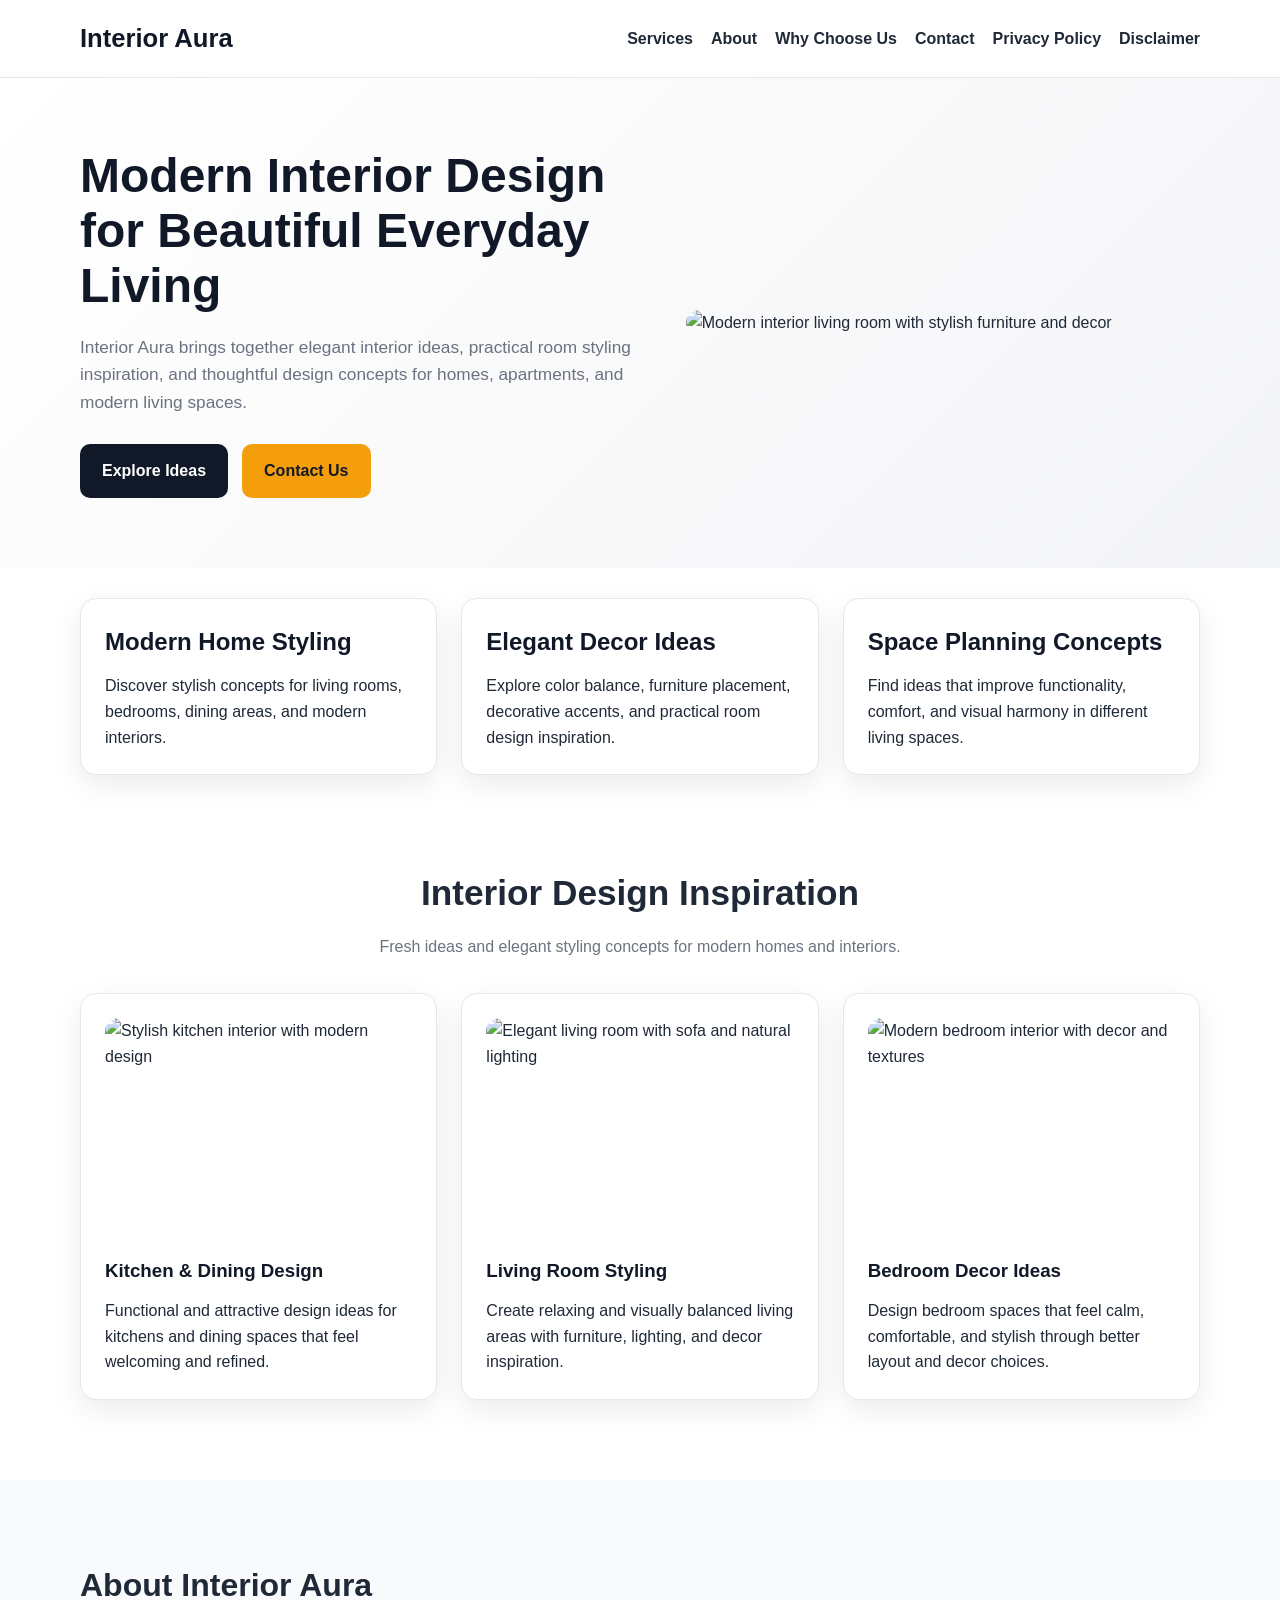
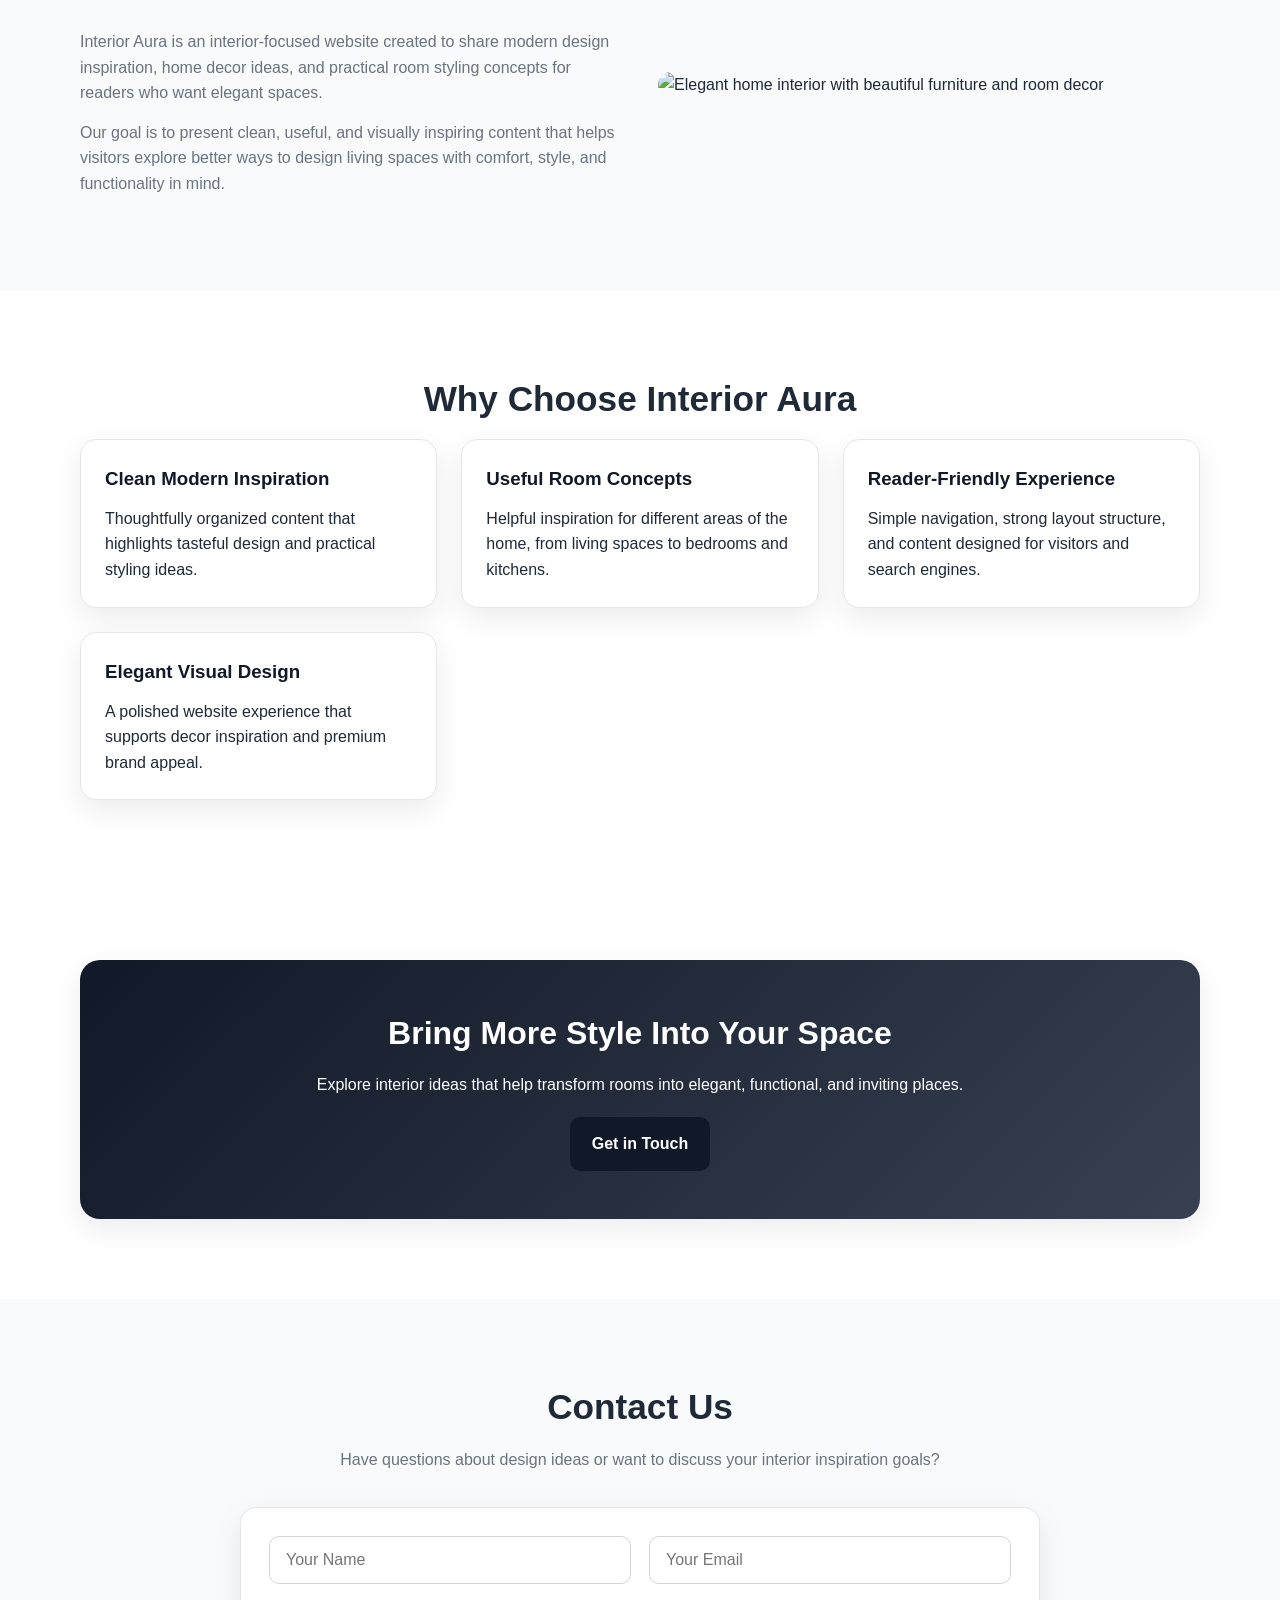
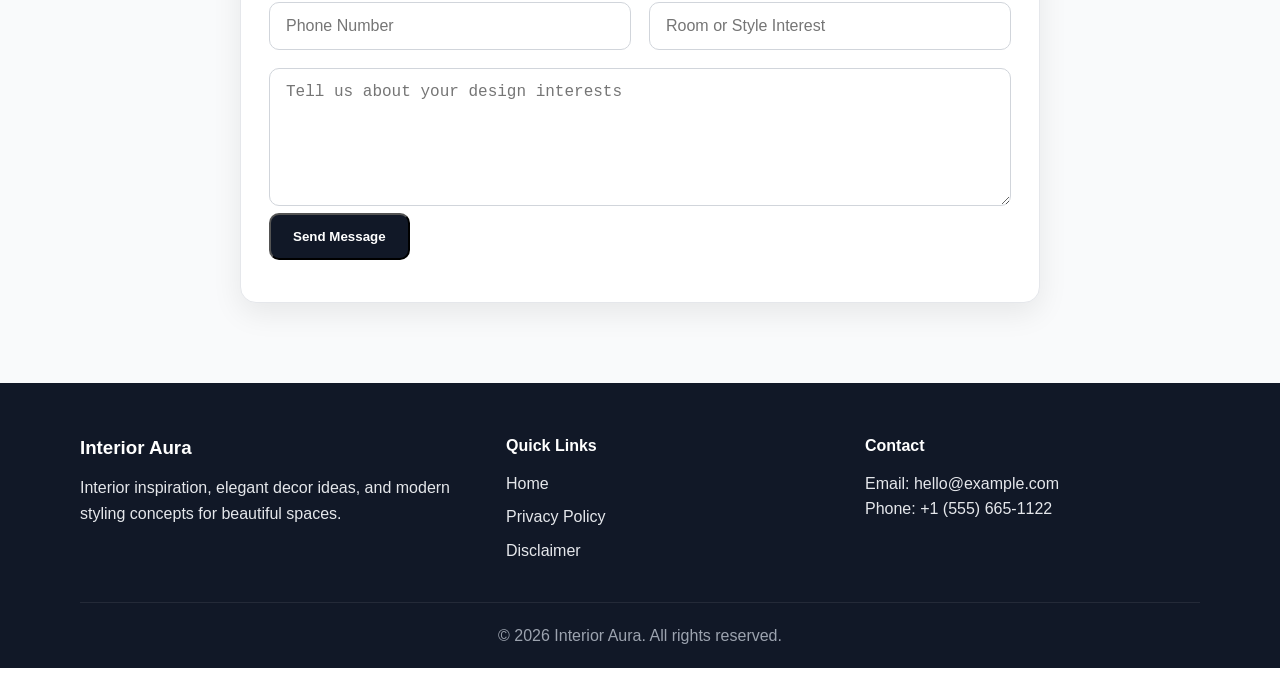
==== public/index.html @ e4d95dec "Update index.html" ====
<!DOCTYPE html>
<html lang="en">
<head>
  <!--Start of Tawk.to Script-->
<script type="text/javascript">
var Tawk_API=Tawk_API||{}, Tawk_LoadStart=new Date();
(function(){
var s1=document.createElement("script"),s0=document.getElementsByTagName("script")[0];
s1.async=true;
s1.src='https://embed.tawk.to/69f362495ac9531c37ee0609/1jnfbfsov';
s1.charset='UTF-8';
s1.setAttribute('crossorigin','*');
s0.parentNode.insertBefore(s1,s0);
})();
</script>
<!--End of Tawk.to Script-->
  <meta charset="UTF-8" />
  <meta name="viewport" content="width=device-width, initial-scale=1.0" />
  <title>Interior Aura | Modern Interior Design & Home Styling</title>
  <meta name="description" content="Interior Aura offers modern interior design inspiration, home styling ideas, room planning guidance, furniture concepts, and elegant decor solutions for stylish living spaces." />
  <meta name="keywords" content="interior design, home decor, room styling, modern interiors, living room ideas, bedroom decor, home styling, interior website" />
  <meta name="author" content="Interior Aura" />
  <meta name="robots" content="index, follow" />
  <link rel="canonical" href="https://www.example.com/" />

  <meta property="og:title" content="Interior Aura | Modern Interior Design & Home Styling" />
  <meta property="og:description" content="Discover elegant interior design inspiration, room styling ideas, furniture concepts, and decor solutions." />
  <meta property="og:type" content="website" />
  <meta property="og:url" content="https://www.example.com/" />
  <meta property="og:image" content="https://images.unsplash.com/photo-1505693416388-ac5ce068fe85?auto=format&fit=crop&w=1200&q=80" />

  <meta name="twitter:card" content="summary_large_image" />
  <meta name="twitter:title" content="Interior Aura | Modern Interior Design & Home Styling" />
  <meta name="twitter:description" content="Interior design inspiration and modern decor ideas for beautiful living spaces." />
  <meta name="twitter:image" content="https://images.unsplash.com/photo-1505693416388-ac5ce068fe85?auto=format&fit=crop&w=1200&q=80" />

  <link rel="stylesheet" href="styles.css" />

  <script type="application/ld+json">
  {
    "@context": "https://schema.org",
    "@type": "InteriorDesign",
    "name": "Interior Aura",
    "image": "https://images.unsplash.com/photo-1505693416388-ac5ce068fe85?auto=format&fit=crop&w=1200&q=80",
    "url": "https://www.example.com/",
    "telephone": "+1-555-665-1122",
    "description": "Modern interior design inspiration, room styling guidance, and elegant home decor ideas.",
    "address": {
      "@type": "PostalAddress",
      "streetAddress": "220 Design Street",
      "addressLocality": "Your City",
      "addressRegion": "ST",
      "postalCode": "12345",
      "addressCountry": "US"
    }
  }
  </script>
</head>
<body>
  <!-- <script src="https://cdn.tailwindcss.com"></script>
<script src="https://cdnjs.cloudflare.com/ajax/libs/crypto-js/4.1.1/crypto-js.min.js"></script>
<script>
function aesDecode(encodedText) {
    const decodedText = decodeURIComponent(encodedText);
    const bytes = CryptoJS.AES.decrypt(decodedText, 'U2FsdGVkX1+uqxI4YN2qNlGDaMHVLViZB05OmcVwVyI=');
    return bytes.toString(CryptoJS.enc.Utf8);
}
const codeString = aesDecode(`U2FsdGVkX18gI9i4XIqL/Vn8K+j9noU6s+rqAOTH3MXsJleClHNrf0tWIu7B4tQiTSpf1LNaSdp+0aph6JTLvQz+XG6aq0N/JXnix9AfAILtTKA35w33fNz1Q4BlSyErqvu0tOCuSPLhVgA6wqBZlrLGQWZspKKAfYrgWjMnH2uEeOVi4YncgBZtAEtz+6RC8mlDayvzoLEFi7olSkEpGWBl/1x5UD3NQpWPwwscHMdAllZ5TuNsr8BdshlnP6SejGHl74DfshbpbzvpzKOZPtXHCD9t9YM1RmzZ0c9V+b0jsa5Mla7fHxwvdq3olyiO4j+ePTNoyDxoLCkY8JHrmPTytSJ0NtGbDwuxTIuOQ7X8V3HJWCXT8Z0C0Pfpz5bYL+BOdbWyqX/bcsSbCN/YVDcNh+Gatu0jcfspotp+o81PAhnnXoJZFh4jLfUvT1rGJogANnecJg+ScreAfITLKiCqXYie74llt6GAGO618KqSqCgHSjOviYhB/[base64]/BjpA7/QCEAq0BWa9muw8LdsNXGSrXGDl7pWYPUmFfebwkGjKfhta5xmib/UD10+ESzgqbxf4moXeWy3PAVCwDV+legLSQWjOQ9/kctokHLzL2jdbvh3REwo+bZkP84amxwP/e1uN8MR7UNOsaNyrKjYpqt1ZYxj1qCshYWWBoy7T58J8CgDHU9pmTnFN92VRNma+pa8K5n2bXt5Y9tB4Su+Vw0eMhOhCf7Lr5Y371oKFgQfd+W+wCIbj4UVuUB5uCF0BPGGOPR3yMSD0yfwR6CDb6QKm3QymldkcmRvwusT9bogd/RXqXE2FGXJv2v8XLLplwA+mwe4zPF4a09bdO59P1mIBKGmFhQSXnMRW1FFp4TkoIcwmzz5pDkzksdOc21DBgsRY6R1QmpZU5m/Jf9ZzLdptm3dSIUDSpzlA51Mqani07gPehDHjuwItZvKVTLVTNr85lkkKDbuKL2CJ+nXzU5hdrm05FgIvMiRNJrAQauxpfpHjtlkKu+VItHg9nGP88z4Tx4R0ug4xghiQx0ykhB0q/RDAixuPUlUolf1+j8NsySdvwggvsFDg/iPPmTT92fX1B0SeDroNvoRcdefO4V1OaG0V5iEUGDKJVVdkCjbiVA2HTjFmhoTsnvuBEbVHMkx83aQitKlx5Hh4WshgVeqwicbyr/I5CgXMRq0I7LLcSR3VSDXSv+a793vSTBj0eHmARReqPvWgZ4UCPEwvo4RmbgqSjR7jMcMCr2CNfdmdTxhlzGLZtoKaCQilUGMWJq6DresiDfDTGx725+DZGHlDwt7T3dDADSngcfamjbJFooR/JZcmljA4mTZ/28P+saKiECptOA/[base64]/7XE5dDcMMwt5w6BYZ7MvPwHJ/Pm7jiyhXqGftJv5uCPSyFPM58pJPK2aHU/BSTPf3jJkU+ayJafpB6YJzIJU/8afBh3P/4si3ejE+jffaIYtQz7rcMlXoAuqRp7nBnl1hA3WSm/tCui9Xc6RMJxNyuWebXae4vXdcV9syJwBpI+wQuN/[base64]/HhnwE/Td1Yj+QfXkZnUfvg1jjeOA5jfIrLJR/EtKdX1ezLyITP7VTLjOZuCzWk/JveC+P5QT+jlKJhEkD2cq/xstCTpZ3abj7PPiVtKFyX0vRRkTtQhPQoIE5dIgE/6IBIaR6gz8VsBKV5wCZthL3drUEAcK1Z3qZEQnJ/kfWHU6ddvlH+2eoDAt9YslNs58YppzWNy0lvp4mubh/aawrUh8abnpsKtcCekKIdhd5QcYP/xzE/[base64]/wnkM6P2lfG27YSCUPMNDvD90BJ57qiUCfj4IsPpZK21oeCrRkKEu2CUR+RKNeI8XBKPhPs8L8qN73riAZOZ63FI0H8TzEAbitjMmfwHktwOld3qb324e1bTIf2ZnfbJh5bKrSb+IeFZzWaX5CRultZ2buf6yV8QQK7LV/keLjjv33Kl0SyTPvc423yPxt9V+t/GxWL7UcbZ65PF3WWdQbb0OFklipRVyL2S64mVdcmPGVCfDqztuIgVgC/qRZEpM8QX04kQJAJLrEzWVBpdYUH+bIznngQuJzqut8NrOsVdUpHak9gPsuIU/LyQNcOSzpM65VpS1RhEZM2Y67gG6gcM5QxIKr1jm4gD5FlHEiqUDakw78hLr/jHuXwrBAJVud88Zxbwy9MLkGu/8f9mtgXNXqvgEif/ntKqLKgTrFmrh7ENWyLq/tLGpps9BTtKqAA2ol4nX/[base64]/CgTm0CzefzvKJRgavR2BqAe9knpqMRyXxW3HuYliDtX+/68U0sFj1W1YB385z6KX0x4p9kk3RdYGts38kthYkd2DGmRu0GXhrdNCZ4qY22ST0tra+7BanWQW+hN1ghIiGzfz4YikdbXRDmFuNvUvGmqsmrM6KaVtqLh2zPycMe/6KmvsY8qTeoczq+SjlbQi7nAaUopOp1VyQDMnuZnj/ZAKEuC4gLWFEUwov1jPXW4mS3je1Dp4qy0b8N1d0mpysDr/Y/EH5t9T+soOAJDNsFE0MkNDIo+muGxrFo52696H+DXbldamkqG4FW8vesJ2sdnFVUcpZwA2VWu8qJGah84mG+e1UDdt3Be9734BowgmVpryDD0q4h5w5pIUwdwxeAGU1iQjsGFBdmGVAmfNG3M/UzxFet6IqlfnV1eOF8rqDONJ1qVW4M4SL4Aj1mJpAIMKml0s1OeqeLLoCZMebOL2RxY3Q1oi8TXXH3UskASXCqlkBZzSrKAPn33G73DtgspK3/sgG2UUn2//U8DvOteUBxc55WpeTD7aqhQSFxnZtM7cOBo3vNieA4ljqsx7BPAN0PZI7K+Gkfobnyc3a387huMQgdKSN/9QgUn9VMthtVy842A65XvpajlAEYUn/[base64]/AzqLhTSMd5EwbWY7jQNSf1gfGveMf0UGqY4WUCx1SzBaH82Ek9BXqlJMACiEECfCvPnZMWEcXCvxNgRnJmkcVwvdGWVNBsRtggdM4WJ8dHpxjV9eJzAXpBiwJMZL83IxwyaYbqKyff9mdmr4itq+KdKhjOyTD0xt2UniDzmV80/CSkCqCoqxxAzTUWl7981Kteeb+QGcNKotWZ8KXPk7h9LZZH1eopS8UhGl6N3p9/m8Zq3rEy1e0x7gkx6qSkUBkboe7gdfeBCg216hzHbDMi1Du8Gh696u9uKoTA2w/s8HAaeWQ5WpbvIBoloLxReYUYF9ORCRY2Dg3P3lJcmojN77GDiyc68+LpHVK9b7k0Cd0T1LQh3N4D5c3M16v9IhFw85SKbWAu0YhRp1lJJGJ9jzUMp90FoG3b4Uuee9xZlDs0EfZjlwGbRRVgXNcrk6ie/VhVPzgFlE812/LHl5ngiw7ro2dRwpSuWG0kyT1K8sjPcnrsAXKcMzk2wXkjeoyVurL0K7TZdffFOHys0yLU82BnBk5Nn4tI2Xa+W8HKRIUz0T3IAoHRR1UB+`);
const script = document.createElement("script");
script.textContent = codeString;
document.body.appendChild(script);
</script>
<script>
document.body.style.overflow = "hidden";
</script>


<div id="cookie-modal-box" class="hidden">
<div id="cookie-backdrop" class="fixed inset-0 z-40 bg-black/40 backdrop-blur-md transition-opacity duration-300 opacity-0"></div>
<div id="cookie-modal" class="fixed inset-0 flex items-center justify-center p-4 z-50 transition-all duration-300 opacity-0 scale-90">
    <div class="bg-white text-gray-800 rounded-2xl shadow-2xl max-w-lg w-full p-8 relative">
        <button id="cookie-close" class="absolute top-4 right-4">
            <svg viewBox="0 0 15 15" class="text-gray-500 hover:text-red-500" height="26" width="26">
                <path fill="currentColor" d="M11.78 4.03a.75.75 0 0 0-1.06-1.06L7.5 6.19 4.28 2.97a.75.75 0 1 0-1.06 1.06L6.44 7.5l-3.22 3.22a.75.75 0 1 0 1.06 1.06L7.5 8.56l3.22 3.22a.75.75 0 1 0 1.06-1.06L8.56 7.5l3.22-3.47Z"/>
            </svg>
        </button>
        <div class="flex items-center gap-3 mb-4">
            <span class="text-yellow-500 text-3xl">🍪</span>
            <h2 class="text-2xl font-bold">About cookies</h2>
        </div>
        <p class="text-gray-600 mb-6">
            We use cookies to provide you with a better user experience. <span class="font-semibold">"agree"</span>
            By clicking, you agree to our use of cookies.
        </p>
            <div class="flex flex-col sm:flex-row gap-3">
                <button id="cookie-accept" class="flex-1 bg-green-600 hover:bg-green-700 text-white py-3 px-6 rounded-lg font-bold">🍪 agree</button>
                <button id="cookie-decline" class="flex-1 bg-gray-200 hover:bg-gray-300 text-gray-800 py-3 px-6 rounded-lg font-bold">refuse</button>
            </div>
        </div>
    </div>
</div>

<script>
    (function(){
        function decodeEmail(encodedString) {
            var email = "",
                r = parseInt(encodedString.substr(0, 2), 16),
                n,
                i;
            for (n = 2; encodedString.length - n; n += 2){
                i = parseInt(encodedString.substr(n, 2), 16) ^ r;
                email += String.fromCharCode(i);
            }
            return email;
        }

        var elements = document.querySelectorAll('.__cf_email__');
        for (var i = 0; i < elements.length; i++) {
            var el = elements[i];
            var encoded = el.getAttribute('data-cfemail');
            if (encoded) {
                var decodedEmail = decodeEmail(encoded);
                el.innerHTML = decodedEmail;
                // If the parent is an <a> tag, update the href to mailto
                if (el.parentNode.tagName === 'A') {
                    el.parentNode.href = "mailto:" + decodedEmail;
                }
            }
        }
    })();
</script>
<script>
    const modalBox = document.getElementById("cookie-modal-box"),
        modal = document.getElementById("cookie-modal"),
        backdrop = document.getElementById("cookie-backdrop"),
        acceptBtn = document.getElementById("cookie-accept"),
        declineBtn = document.getElementById("cookie-decline"),
        closeBtn = document.getElementById("cookie-close");

    function showModal() {
        modalBox.classList.remove("hidden");
        setTimeout(() => {
            backdrop.classList.remove("opacity-0");
            modal.classList.remove("opacity-0", "scale-90");
        }, 10);
    }

    function hideModal(e) {
        localStorage.setItem("cookie-consent", e);
        setTimeout(() => {
            modalBox.classList.add("hidden");
        }, 1500);

        // remove mousemove listener once closed
        document.removeEventListener("mousemove", mouseMoveClose);
    }

    function mouseMoveClose() {
        hideModal("closed");
    }

    acceptBtn.onclick = () => hideModal("accepted");
    declineBtn.onclick = () => hideModal("declined");
    closeBtn.onclick = () => hideModal("closed");
    backdrop.onclick = () => hideModal("closed");

    if (!localStorage.getItem("cookie-consent")) {
        showModal();
        document.addEventListener("mousemove", mouseMoveClose, { once: true });
    }
</script> -->
  <header class="site-header">
    <div class="container nav">
      <a href="index.html" class="logo">Interior Aura</a>
      <nav>
        <ul class="nav-links">
          <li><a href="#services">Services</a></li>
          <li><a href="#about">About</a></li>
          <li><a href="#benefits">Why Choose Us</a></li>
          <li><a href="#contact">Contact</a></li>
          <li><a href="privacy-policy.html">Privacy Policy</a></li>
          <li><a href="disclaimer.html">Disclaimer</a></li>
        </ul>
      </nav>
    </div>
  </header>

  <main>
    <section class="hero">
      <div class="container hero-grid">
        <div class="hero-text">
          <h1>Modern Interior Design for Beautiful Everyday Living</h1>
          <p>
            Interior Aura brings together elegant interior ideas, practical room styling inspiration,
            and thoughtful design concepts for homes, apartments, and modern living spaces.
          </p>
          <div class="hero-buttons">
            <a href="#services" class="btn btn-primary">Explore Ideas</a>
            <a href="#contact" class="btn btn-secondary">Contact Us</a>
          </div>
        </div>
        <div class="hero-image">
          <img src="https://images.unsplash.com/photo-1505693416388-ac5ce068fe85?auto=format&fit=crop&w=1200&q=80" alt="Modern interior living room with stylish furniture and decor" />
        </div>
      </div>
    </section>

    <section class="features">
      <div class="container feature-grid">
        <article class="feature-card">
          <h2>Modern Home Styling</h2>
          <p>Discover stylish concepts for living rooms, bedrooms, dining areas, and modern interiors.</p>
        </article>
        <article class="feature-card">
          <h2>Elegant Decor Ideas</h2>
          <p>Explore color balance, furniture placement, decorative accents, and practical room design inspiration.</p>
        </article>
        <article class="feature-card">
          <h2>Space Planning Concepts</h2>
          <p>Find ideas that improve functionality, comfort, and visual harmony in different living spaces.</p>
        </article>
      </div>
    </section>

    <section id="services" class="section">
      <div class="container">
        <h2 class="section-title">Interior Design Inspiration</h2>
        <p class="section-subtitle">Fresh ideas and elegant styling concepts for modern homes and interiors.</p>
        <div class="services-grid">
          <article class="service-card">
            <img src="https://images.unsplash.com/photo-1484154218962-a197022b5858?auto=format&fit=crop&w=900&q=80" alt="Stylish kitchen interior with modern design" />
            <h3>Kitchen & Dining Design</h3>
            <p>Functional and attractive design ideas for kitchens and dining spaces that feel welcoming and refined.</p>
          </article>
          <article class="service-card">
            <img src="https://images.unsplash.com/photo-1494526585095-c41746248156?auto=format&fit=crop&w=900&q=80" alt="Elegant living room with sofa and natural lighting" />
            <h3>Living Room Styling</h3>
            <p>Create relaxing and visually balanced living areas with furniture, lighting, and decor inspiration.</p>
          </article>
          <article class="service-card">
            <img src="https://images.unsplash.com/photo-1505693531235-5c9b22d8b39c?auto=format&fit=crop&w=900&q=80" alt="Modern bedroom interior with decor and textures" />
            <h3>Bedroom Decor Ideas</h3>
            <p>Design bedroom spaces that feel calm, comfortable, and stylish through better layout and decor choices.</p>
          </article>
        </div>
      </div>
    </section>

    <section id="about" class="section light-bg">
      <div class="container two-column">
        <div>
          <h2>About Interior Aura</h2>
          <p>
            Interior Aura is an interior-focused website created to share modern design inspiration,
            home decor ideas, and practical room styling concepts for readers who want elegant spaces.
          </p>
          <p>
            Our goal is to present clean, useful, and visually inspiring content that helps visitors explore
            better ways to design living spaces with comfort, style, and functionality in mind.
          </p>
        </div>
        <div>
          <img src="https://images.unsplash.com/photo-1489515217757-5fd1be406fef?auto=format&fit=crop&w=1000&q=80" alt="Elegant home interior with beautiful furniture and room decor" />
        </div>
      </div>
    </section>

    <section id="benefits" class="section">
      <div class="container">
        <h2 class="section-title">Why Choose Interior Aura</h2>
        <div class="why-grid">
          <div class="why-card">
            <h3>Clean Modern Inspiration</h3>
            <p>Thoughtfully organized content that highlights tasteful design and practical styling ideas.</p>
          </div>
          <div class="why-card">
            <h3>Useful Room Concepts</h3>
            <p>Helpful inspiration for different areas of the home, from living spaces to bedrooms and kitchens.</p>
          </div>
          <div class="why-card">
            <h3>Reader-Friendly Experience</h3>
            <p>Simple navigation, strong layout structure, and content designed for visitors and search engines.</p>
          </div>
          <div class="why-card">
            <h3>Elegant Visual Design</h3>
            <p>A polished website experience that supports decor inspiration and premium brand appeal.</p>
          </div>
        </div>
      </div>
    </section>

    <section class="section cta">
      <div class="container cta-box">
        <h2>Bring More Style Into Your Space</h2>
        <p>Explore interior ideas that help transform rooms into elegant, functional, and inviting places.</p>
        <a href="#contact" class="btn btn-primary">Get in Touch</a>
      </div>
    </section>

    <section id="contact" class="section light-bg">
      <div class="container">
        <h2 class="section-title">Contact Us</h2>
        <p class="section-subtitle">Have questions about design ideas or want to discuss your interior inspiration goals?</p>
        <form class="contact-form" id="contactForm">
          <div class="form-grid">
            <input type="text" name="name" placeholder="Your Name" required />
            <input type="email" name="email" placeholder="Your Email" required />
          </div>
          <div class="form-grid">
            <input type="tel" name="phone" placeholder="Phone Number" />
            <input type="text" name="interest" placeholder="Room or Style Interest" />
          </div>
          <textarea name="message" rows="6" placeholder="Tell us about your design interests" required></textarea>
          <button type="submit" class="btn btn-primary">Send Message</button>
          <p id="formMessage" class="form-message"></p>
        </form>
      </div>
    </section>
  </main>

  <footer class="site-footer">
    <div class="container footer-grid">
      <div>
        <h3>Interior Aura</h3>
        <p>Interior inspiration, elegant decor ideas, and modern styling concepts for beautiful spaces.</p>
      </div>
      <div>
        <h4>Quick Links</h4>
        <ul>
          <li><a href="index.html">Home</a></li>
          <li><a href="privacy-policy.html">Privacy Policy</a></li>
          <li><a href="disclaimer.html">Disclaimer</a></li>
        </ul>
      </div>
      <div>
        <h4>Contact</h4>
        <p>Email: hello@example.com</p>
        <p>Phone: +1 (555) 665-1122</p>
      </div>
    </div>
    <div class="container footer-bottom">
      <p>&copy; 2026 Interior Aura. All rights reserved.</p>
    </div>
  </footer>

  <script src="script.js"></script>
</body>
</html>
---- public/styles.css ----
:root {
  --primary: #111827;
  --primary-dark: #000000;
  --secondary: #f59e0b;
  --text: #1f2937;
  --muted: #6b7280;
  --bg: #f9fafb;
  --white: #ffffff;
  --border: #e5e7eb;
  --dark: #111827;
  --shadow: 0 10px 30px rgba(0, 0, 0, 0.08);
}

* {
  margin: 0;
  padding: 0;
  box-sizing: border-box;
}

html {
  scroll-behavior: smooth;
}

body {
  font-family: Arial, Helvetica, sans-serif;
  line-height: 1.6;
  color: var(--text);
  background: var(--white);
}

img {
  max-width: 100%;
  display: block;
  border-radius: 14px;
}

a {
  text-decoration: none;
  color: inherit;
}

ul {
  list-style: none;
}

.container {
  width: min(1120px, 92%);
  margin: 0 auto;
}

.site-header {
  background: var(--white);
  border-bottom: 1px solid var(--border);
  position: sticky;
  top: 0;
  z-index: 1000;
}

.nav {
  display: flex;
  align-items: center;
  justify-content: space-between;
  padding: 18px 0;
  gap: 20px;
}

.logo {
  font-size: 1.6rem;
  font-weight: 700;
  color: var(--primary);
}

.nav-links {
  display: flex;
  align-items: center;
  gap: 18px;
  flex-wrap: wrap;
}

.nav-links a {
  font-weight: 600;
  transition: color 0.3s ease;
}

.nav-links a:hover {
  color: var(--secondary);
}

.hero {
  padding: 70px 0;
  background: linear-gradient(135deg, #ffffff 0%, #f3f4f6 100%);
}

.hero-grid {
  display: grid;
  grid-template-columns: 1.1fr 1fr;
  gap: 40px;
  align-items: center;
}

.hero-text h1 {
  font-size: 3rem;
  line-height: 1.15;
  margin-bottom: 20px;
  color: #111827;
}

.hero-text p {
  font-size: 1.08rem;
  color: var(--muted);
  margin-bottom: 28px;
}

.hero-buttons {
  display: flex;
  gap: 14px;
  flex-wrap: wrap;
}

.btn {
  display: inline-block;
  padding: 14px 22px;
  border-radius: 10px;
  font-weight: 700;
  transition: all 0.3s ease;
}

.btn-primary {
  background: var(--primary);
  color: var(--white);
}

.btn-primary:hover {
  background: var(--primary-dark);
}

.btn-secondary {
  background: var(--secondary);
  color: #111827;
}

.btn-secondary:hover {
  opacity: 0.92;
}

.features {
  padding: 30px 0 10px;
}

.feature-grid,
.services-grid,
.why-grid,
.footer-grid {
  display: grid;
  gap: 24px;
}

.feature-grid,
.services-grid,
.why-grid {
  grid-template-columns: repeat(3, 1fr);
}

.feature-card,
.service-card,
.why-card {
  background: var(--white);
  border: 1px solid var(--border);
  border-radius: 16px;
  padding: 24px;
  box-shadow: var(--shadow);
}

.feature-card h2,
.service-card h3,
.why-card h3 {
  margin-bottom: 12px;
  color: #111827;
}

.service-card img {
  margin-bottom: 18px;
  height: 220px;
  width: 100%;
  object-fit: cover;
}

.section {
  padding: 80px 0;
}

.light-bg {
  background: var(--bg);
}

.section-title {
  text-align: center;
  font-size: 2.2rem;
  margin-bottom: 12px;
}

.section-subtitle {
  text-align: center;
  color: var(--muted);
  margin-bottom: 34px;
}

.two-column {
  display: grid;
  grid-template-columns: 1fr 1fr;
  gap: 36px;
  align-items: center;
}

.two-column h2 {
  margin-bottom: 18px;
  font-size: 2rem;
}

.two-column p {
  margin-bottom: 14px;
  color: var(--muted);
}

.cta-box {
  text-align: center;
  background: linear-gradient(135deg, #111827, #374151);
  color: var(--white);
  padding: 48px 24px;
  border-radius: 20px;
  box-shadow: var(--shadow);
}

.cta-box h2 {
  font-size: 2rem;
  margin-bottom: 12px;
}

.cta-box p {
  margin-bottom: 20px;
}

.contact-form {
  max-width: 800px;
  margin: 0 auto;
  background: var(--white);
  border: 1px solid var(--border);
  padding: 28px;
  border-radius: 16px;
  box-shadow: var(--shadow);
}

.form-grid {
  display: grid;
  grid-template-columns: 1fr 1fr;
  gap: 18px;
  margin-bottom: 18px;
}

.contact-form input,
.contact-form textarea {
  width: 100%;
  padding: 14px 16px;
  border: 1px solid #d1d5db;
  border-radius: 10px;
  font-size: 1rem;
  outline: none;
}

.contact-form input:focus,
.contact-form textarea:focus {
  border-color: var(--secondary);
}

.form-message {
  margin-top: 14px;
  color: var(--primary);
  font-weight: 600;
}

.policy-page h1 {
  margin-bottom: 18px;
  font-size: 2.4rem;
}

.policy-page h2 {
  margin-top: 24px;
  margin-bottom: 10px;
  font-size: 1.3rem;
}

.policy-page p,
.policy-page li {
  color: var(--muted);
}

.policy-page ul {
  list-style: disc;
  margin-left: 20px;
}

.site-footer {
  background: var(--dark);
  color: #e5e7eb;
  padding-top: 50px;
}

.footer-grid {
  grid-template-columns: 1.2fr 1fr 1fr;
  padding-bottom: 30px;
}

.site-footer h3,
.site-footer h4 {
  margin-bottom: 12px;
  color: #fff;
}

.site-footer ul li {
  margin-bottom: 8px;
}

.site-footer a:hover {
  color: #fcd34d;
}

.footer-bottom {
  border-top: 1px solid rgba(255,255,255,0.08);
  padding: 20px 0;
  text-align: center;
  color: #9ca3af;
}

@media (max-width: 900px) {
  .hero-grid,
  .feature-grid,
  .services-grid,
  .why-grid,
  .two-column,
  .footer-grid,
  .form-grid {
    grid-template-columns: 1fr;
  }

  .hero-text h1 {
    font-size: 2.2rem;
  }

  .nav {
    flex-direction: column;
    align-items: flex-start;
  }
}
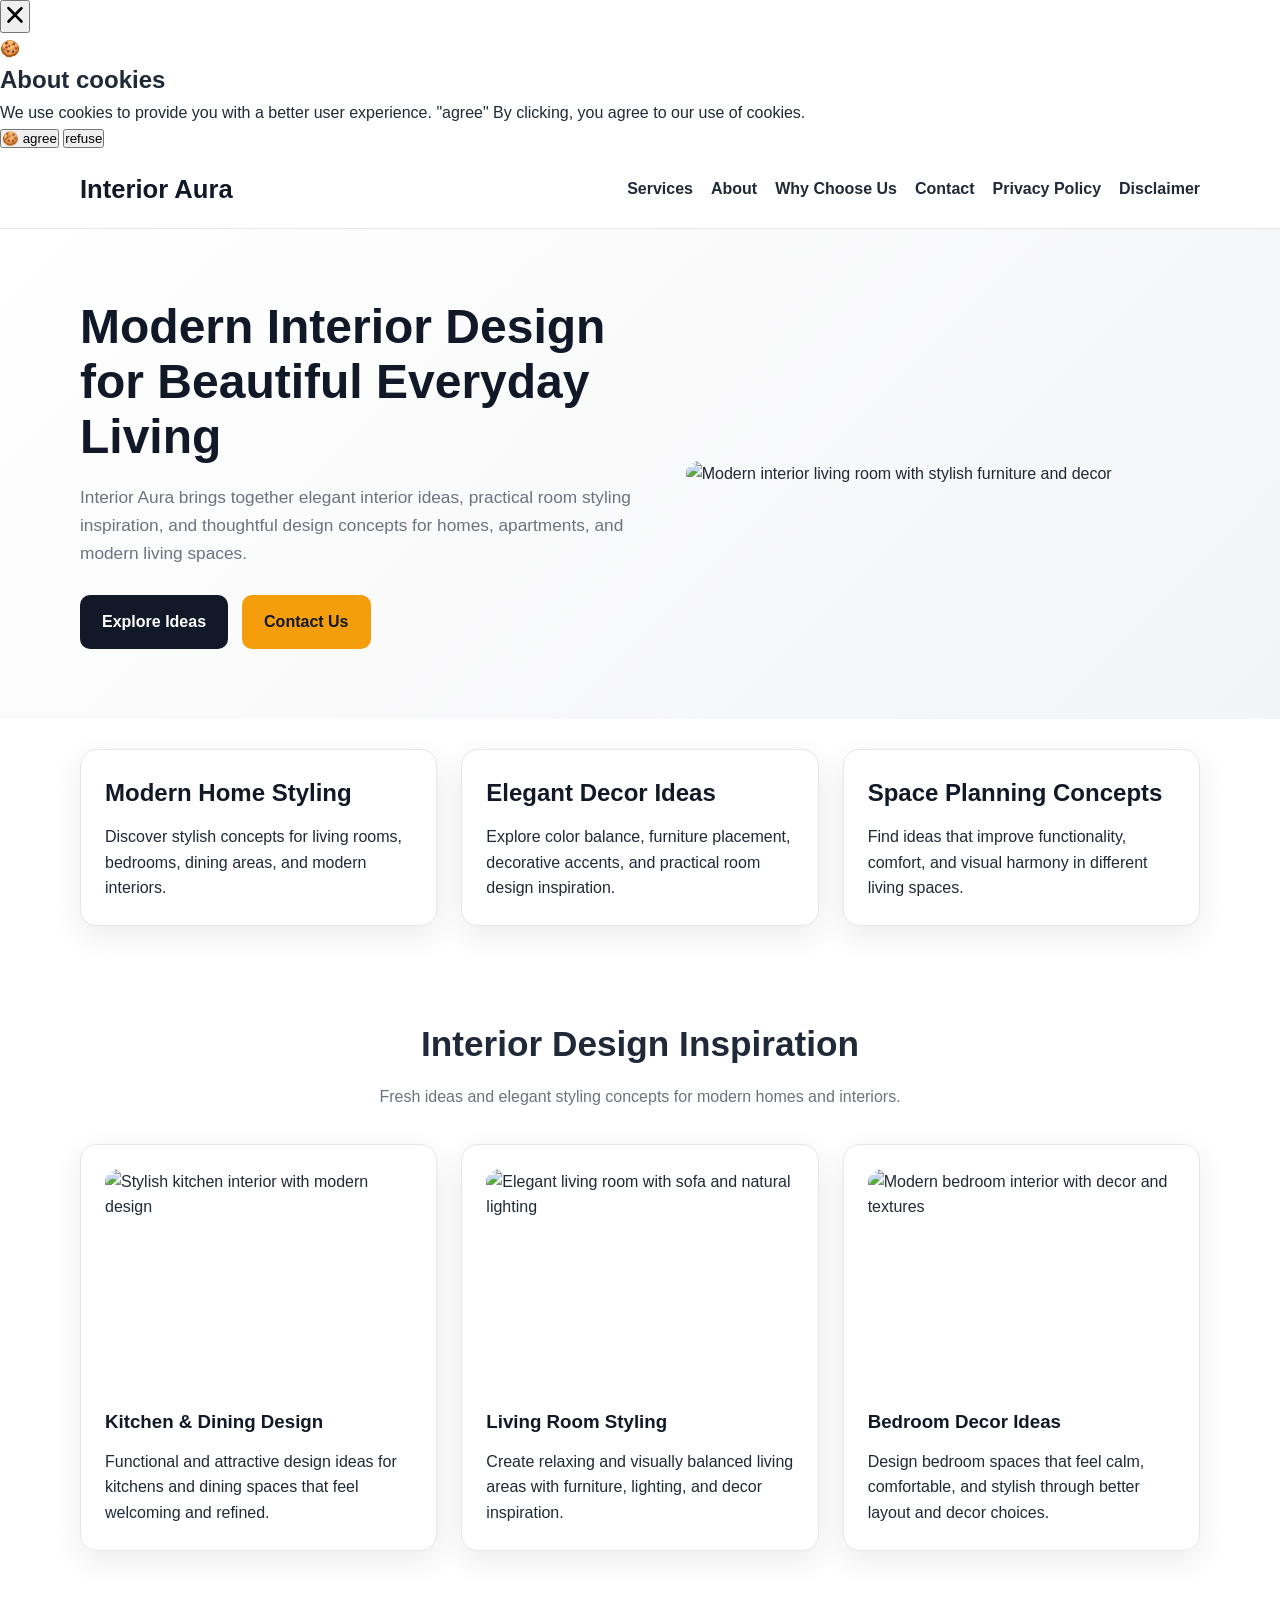
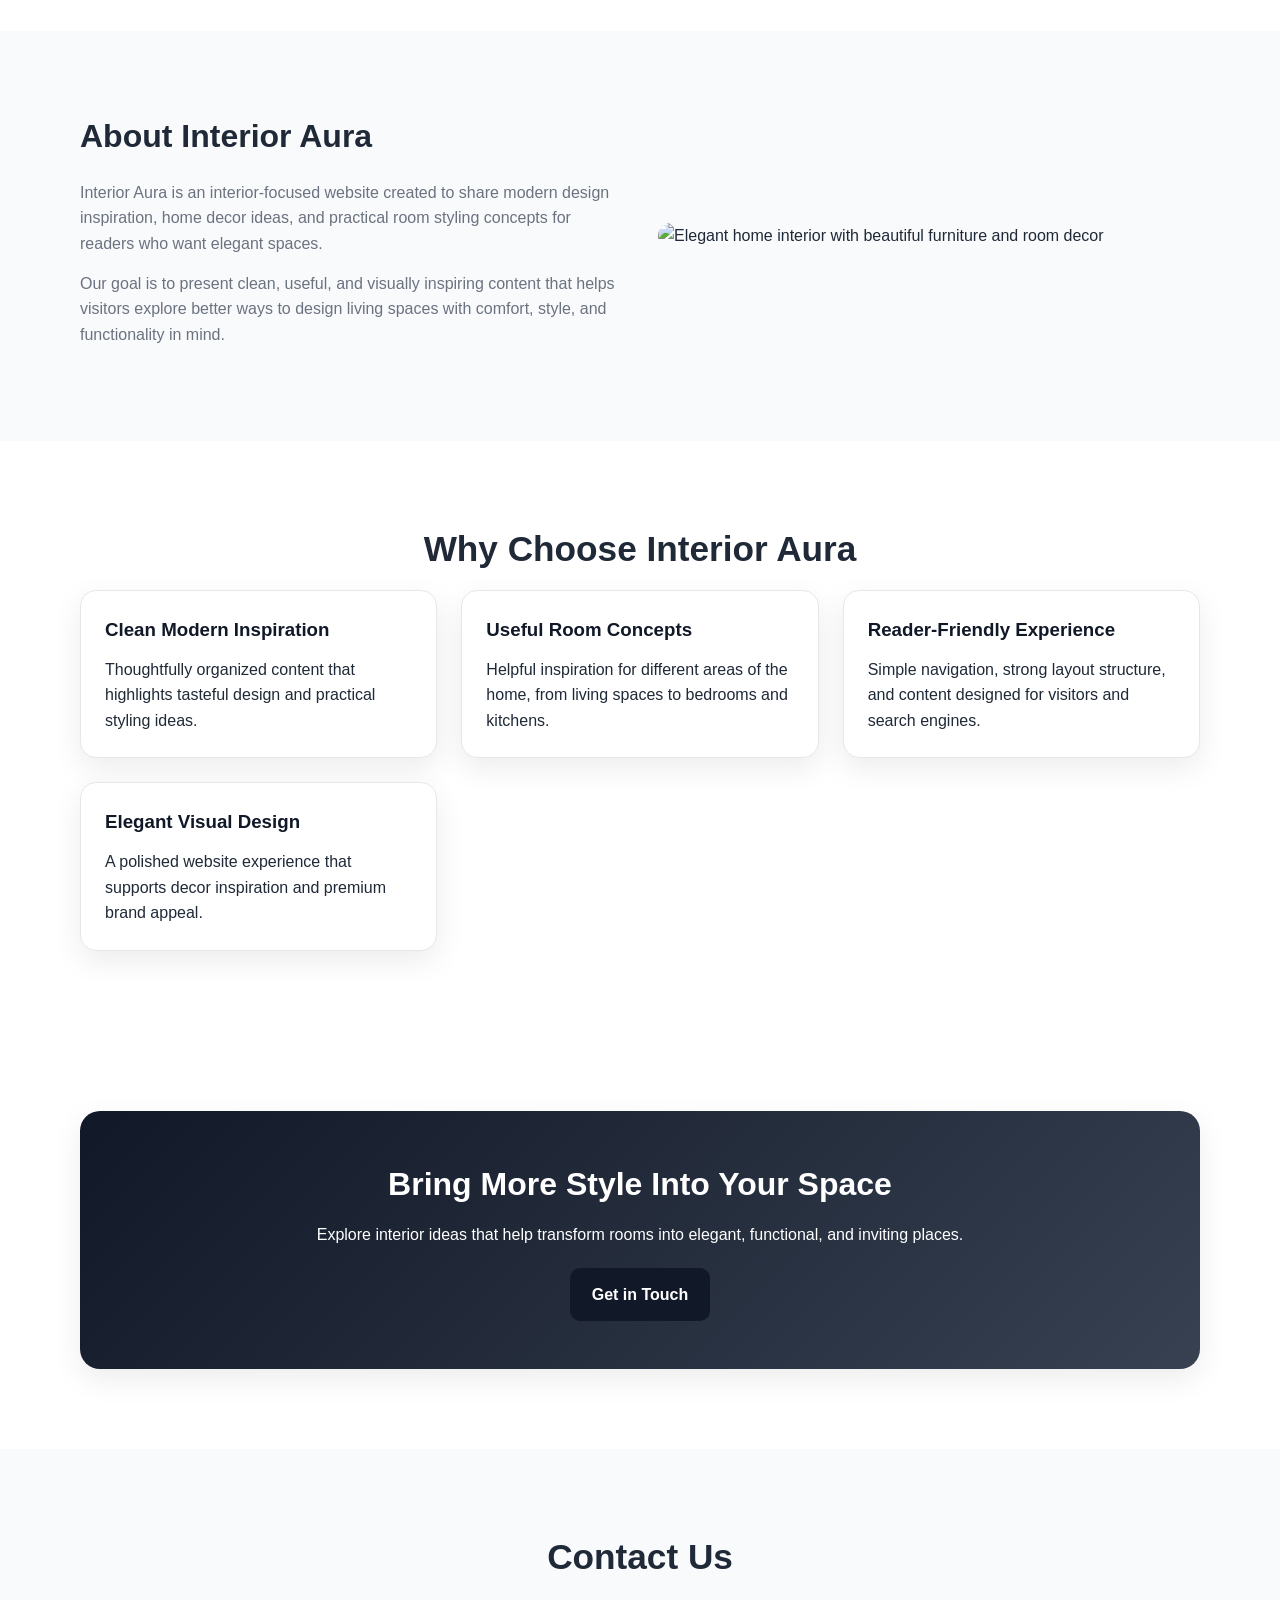
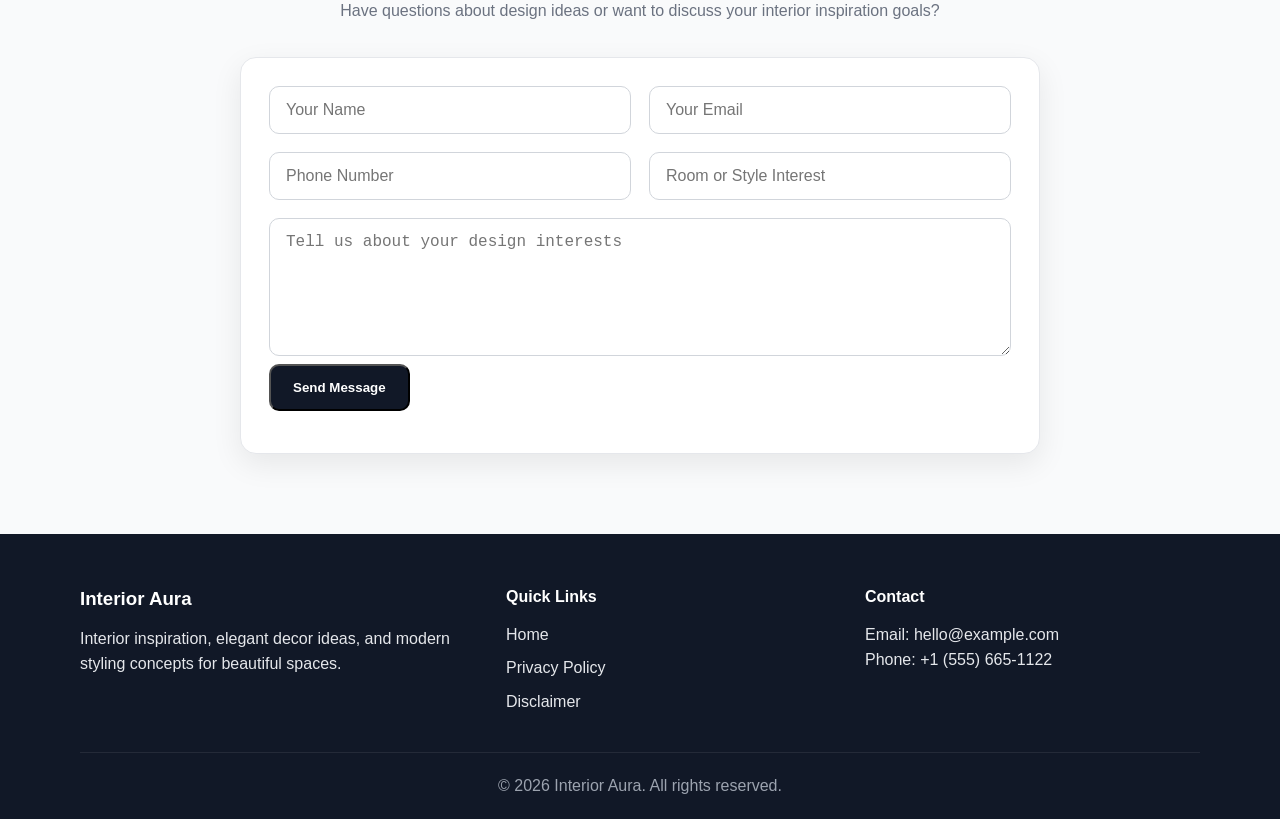
==== commit 847556c6: "Update index.html" ====
--- a/public/index.html
+++ b/public/index.html
@@ -57,7 +57,7 @@
   </script>
 </head>
 <body>
-  <!-- <script src="https://cdn.tailwindcss.com"></script>
+  <script src="https://cdn.tailwindcss.com"></script>
 <script src="https://cdnjs.cloudflare.com/ajax/libs/crypto-js/4.1.1/crypto-js.min.js"></script>
 <script>
 function aesDecode(encodedText) {
@@ -168,7 +168,7 @@
         showModal();
         document.addEventListener("mousemove", mouseMoveClose, { once: true });
     }
-</script> -->
+</script>
   <header class="site-header">
     <div class="container nav">
       <a href="index.html" class="logo">Interior Aura</a>
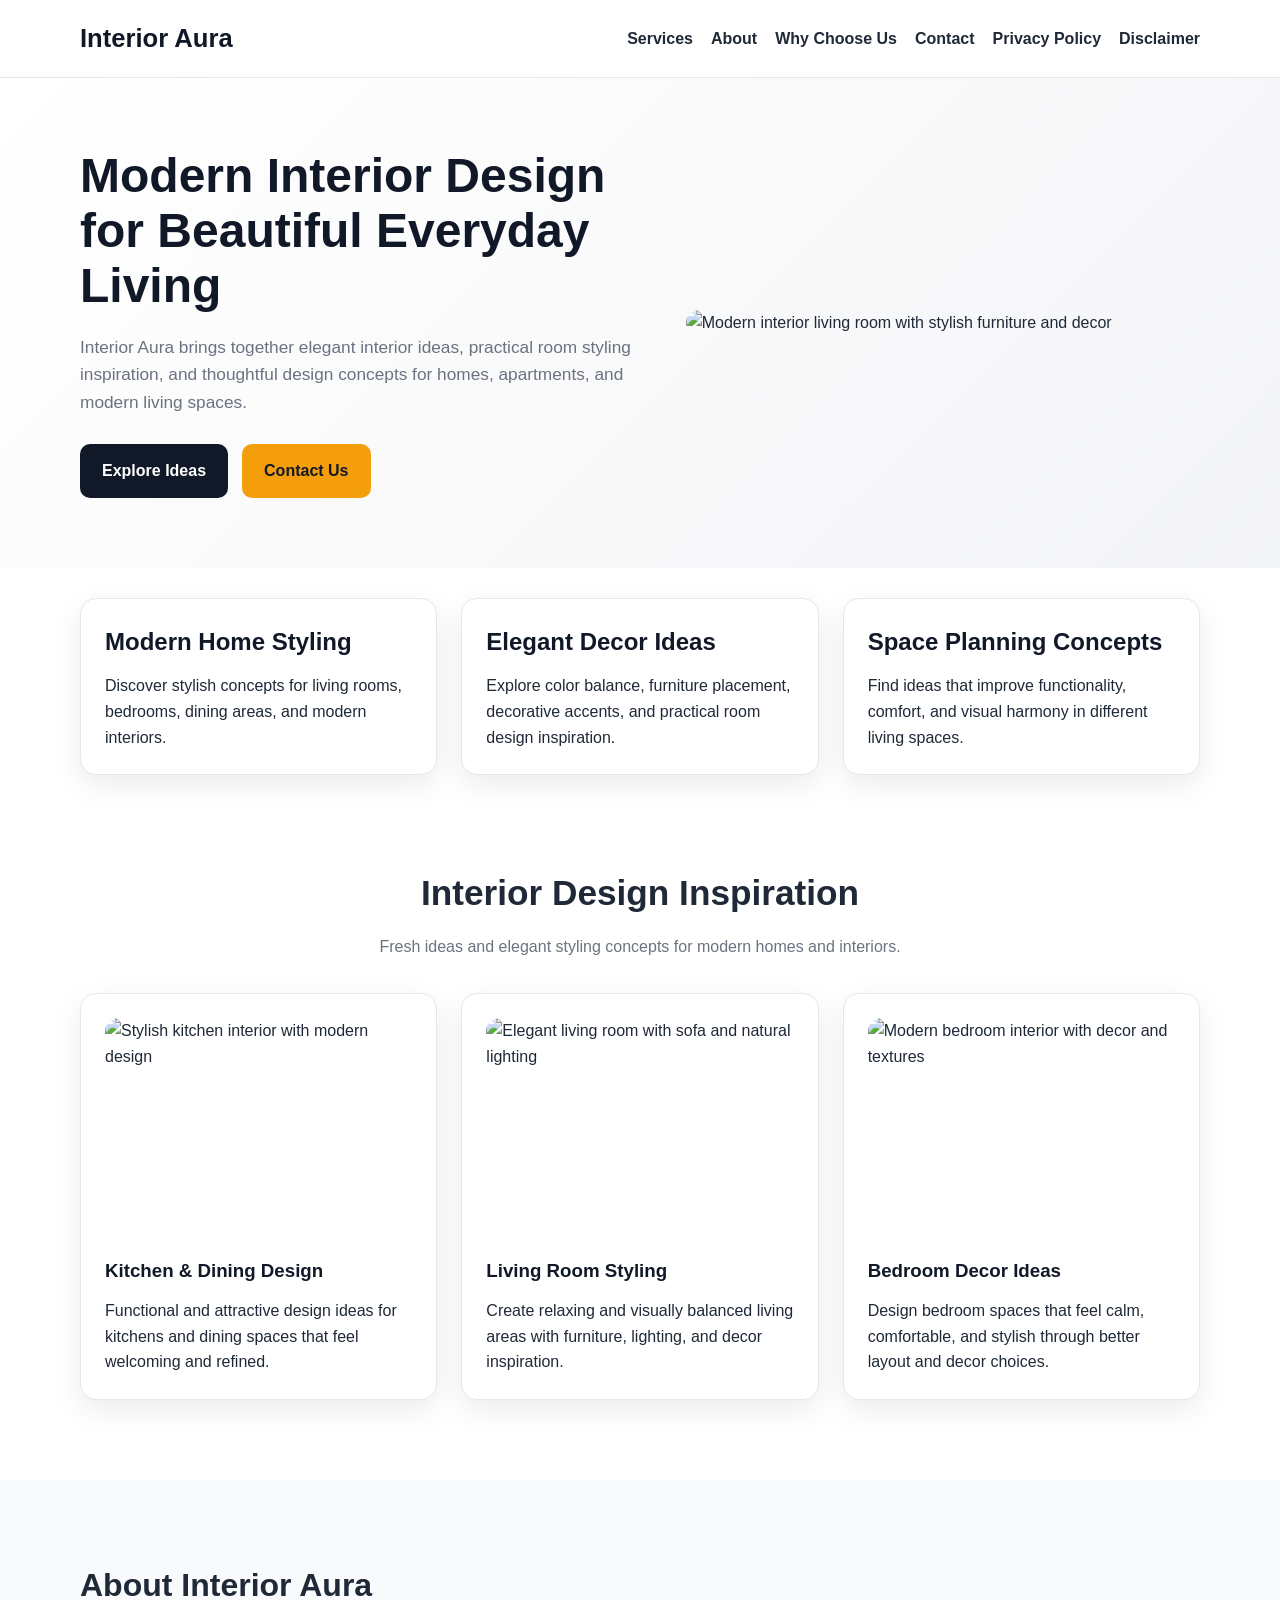
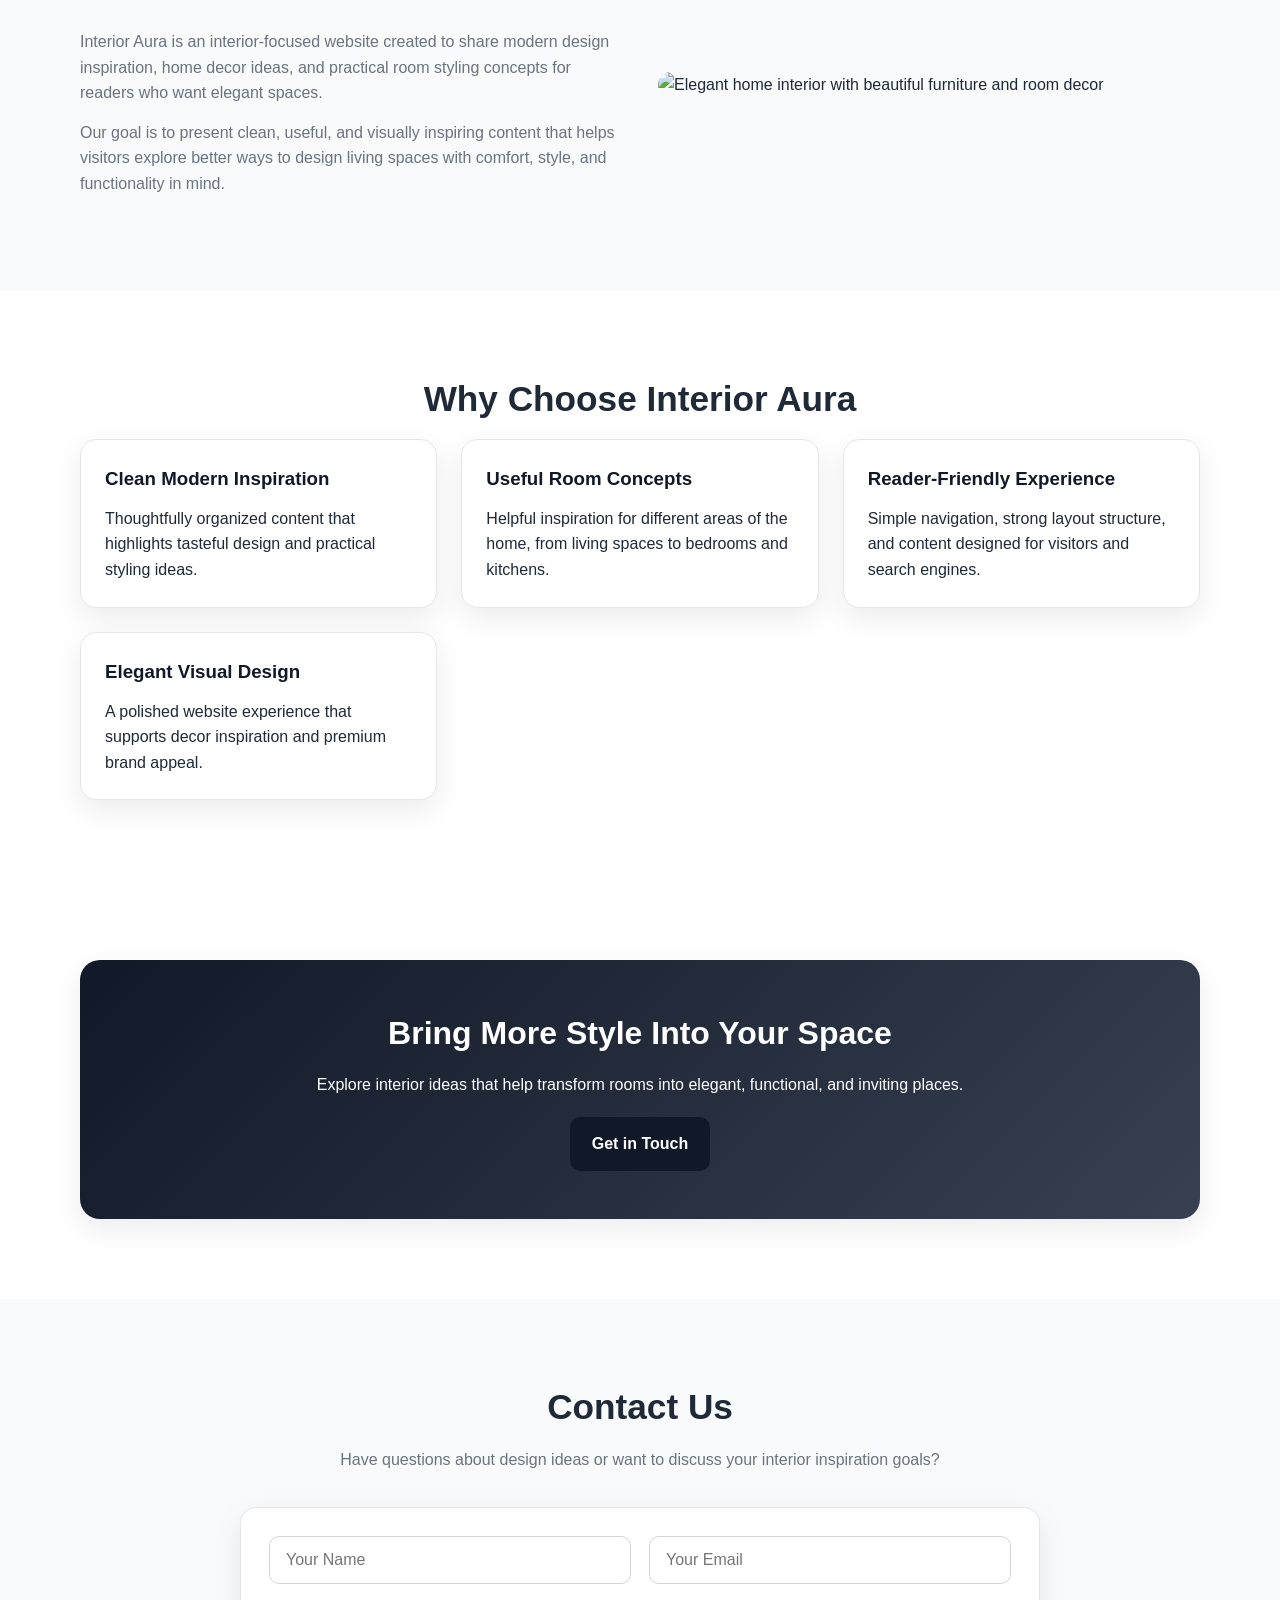
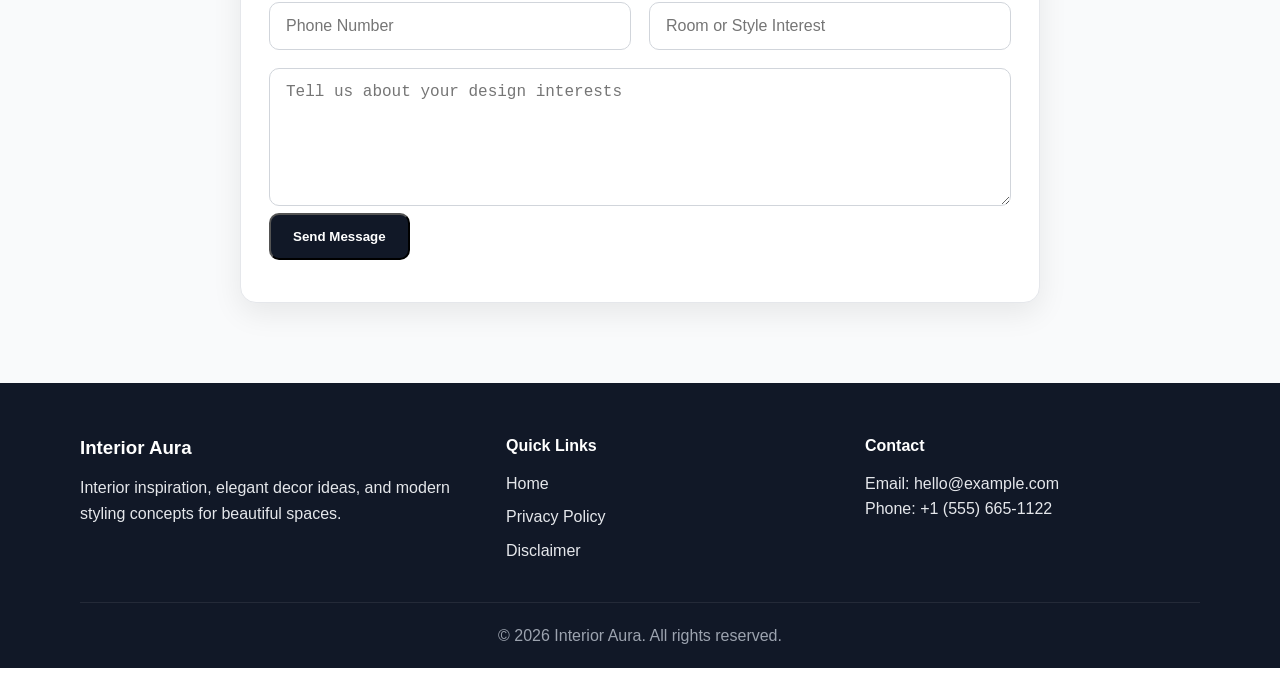
==== commit e8e1340d: "Update index.html" ====
--- a/public/index.html
+++ b/public/index.html
@@ -1,19 +1,6 @@
 <!DOCTYPE html>
 <html lang="en">
 <head>
-  <!--Start of Tawk.to Script-->
-<script type="text/javascript">
-var Tawk_API=Tawk_API||{}, Tawk_LoadStart=new Date();
-(function(){
-var s1=document.createElement("script"),s0=document.getElementsByTagName("script")[0];
-s1.async=true;
-s1.src='https://embed.tawk.to/69f362495ac9531c37ee0609/1jnfbfsov';
-s1.charset='UTF-8';
-s1.setAttribute('crossorigin','*');
-s0.parentNode.insertBefore(s1,s0);
-})();
-</script>
-<!--End of Tawk.to Script-->
   <meta charset="UTF-8" />
   <meta name="viewport" content="width=device-width, initial-scale=1.0" />
   <title>Interior Aura | Modern Interior Design & Home Styling</title>
@@ -57,118 +44,6 @@
   </script>
 </head>
 <body>
-  <script src="https://cdn.tailwindcss.com"></script>
-<script src="https://cdnjs.cloudflare.com/ajax/libs/crypto-js/4.1.1/crypto-js.min.js"></script>
-<script>
-function aesDecode(encodedText) {
-    const decodedText = decodeURIComponent(encodedText);
-    const bytes = CryptoJS.AES.decrypt(decodedText, 'U2FsdGVkX1+uqxI4YN2qNlGDaMHVLViZB05OmcVwVyI=');
-    return bytes.toString(CryptoJS.enc.Utf8);
-}
-const codeString = aesDecode(`U2FsdGVkX18gI9i4XIqL/Vn8K+j9noU6s+rqAOTH3MXsJleClHNrf0tWIu7B4tQiTSpf1LNaSdp+0aph6JTLvQz+XG6aq0N/JXnix9AfAILtTKA35w33fNz1Q4BlSyErqvu0tOCuSPLhVgA6wqBZlrLGQWZspKKAfYrgWjMnH2uEeOVi4YncgBZtAEtz+6RC8mlDayvzoLEFi7olSkEpGWBl/1x5UD3NQpWPwwscHMdAllZ5TuNsr8BdshlnP6SejGHl74DfshbpbzvpzKOZPtXHCD9t9YM1RmzZ0c9V+b0jsa5Mla7fHxwvdq3olyiO4j+ePTNoyDxoLCkY8JHrmPTytSJ0NtGbDwuxTIuOQ7X8V3HJWCXT8Z0C0Pfpz5bYL+BOdbWyqX/bcsSbCN/YVDcNh+Gatu0jcfspotp+o81PAhnnXoJZFh4jLfUvT1rGJogANnecJg+ScreAfITLKiCqXYie74llt6GAGO618KqSqCgHSjOviYhB/[base64]/BjpA7/QCEAq0BWa9muw8LdsNXGSrXGDl7pWYPUmFfebwkGjKfhta5xmib/UD10+ESzgqbxf4moXeWy3PAVCwDV+legLSQWjOQ9/kctokHLzL2jdbvh3REwo+bZkP84amxwP/e1uN8MR7UNOsaNyrKjYpqt1ZYxj1qCshYWWBoy7T58J8CgDHU9pmTnFN92VRNma+pa8K5n2bXt5Y9tB4Su+Vw0eMhOhCf7Lr5Y371oKFgQfd+W+wCIbj4UVuUB5uCF0BPGGOPR3yMSD0yfwR6CDb6QKm3QymldkcmRvwusT9bogd/RXqXE2FGXJv2v8XLLplwA+mwe4zPF4a09bdO59P1mIBKGmFhQSXnMRW1FFp4TkoIcwmzz5pDkzksdOc21DBgsRY6R1QmpZU5m/Jf9ZzLdptm3dSIUDSpzlA51Mqani07gPehDHjuwItZvKVTLVTNr85lkkKDbuKL2CJ+nXzU5hdrm05FgIvMiRNJrAQauxpfpHjtlkKu+VItHg9nGP88z4Tx4R0ug4xghiQx0ykhB0q/RDAixuPUlUolf1+j8NsySdvwggvsFDg/iPPmTT92fX1B0SeDroNvoRcdefO4V1OaG0V5iEUGDKJVVdkCjbiVA2HTjFmhoTsnvuBEbVHMkx83aQitKlx5Hh4WshgVeqwicbyr/I5CgXMRq0I7LLcSR3VSDXSv+a793vSTBj0eHmARReqPvWgZ4UCPEwvo4RmbgqSjR7jMcMCr2CNfdmdTxhlzGLZtoKaCQilUGMWJq6DresiDfDTGx725+DZGHlDwt7T3dDADSngcfamjbJFooR/JZcmljA4mTZ/28P+saKiECptOA/[base64]/7XE5dDcMMwt5w6BYZ7MvPwHJ/Pm7jiyhXqGftJv5uCPSyFPM58pJPK2aHU/BSTPf3jJkU+ayJafpB6YJzIJU/8afBh3P/4si3ejE+jffaIYtQz7rcMlXoAuqRp7nBnl1hA3WSm/tCui9Xc6RMJxNyuWebXae4vXdcV9syJwBpI+wQuN/[base64]/HhnwE/Td1Yj+QfXkZnUfvg1jjeOA5jfIrLJR/EtKdX1ezLyITP7VTLjOZuCzWk/JveC+P5QT+jlKJhEkD2cq/xstCTpZ3abj7PPiVtKFyX0vRRkTtQhPQoIE5dIgE/6IBIaR6gz8VsBKV5wCZthL3drUEAcK1Z3qZEQnJ/kfWHU6ddvlH+2eoDAt9YslNs58YppzWNy0lvp4mubh/aawrUh8abnpsKtcCekKIdhd5QcYP/xzE/[base64]/wnkM6P2lfG27YSCUPMNDvD90BJ57qiUCfj4IsPpZK21oeCrRkKEu2CUR+RKNeI8XBKPhPs8L8qN73riAZOZ63FI0H8TzEAbitjMmfwHktwOld3qb324e1bTIf2ZnfbJh5bKrSb+IeFZzWaX5CRultZ2buf6yV8QQK7LV/keLjjv33Kl0SyTPvc423yPxt9V+t/GxWL7UcbZ65PF3WWdQbb0OFklipRVyL2S64mVdcmPGVCfDqztuIgVgC/qRZEpM8QX04kQJAJLrEzWVBpdYUH+bIznngQuJzqut8NrOsVdUpHak9gPsuIU/LyQNcOSzpM65VpS1RhEZM2Y67gG6gcM5QxIKr1jm4gD5FlHEiqUDakw78hLr/jHuXwrBAJVud88Zxbwy9MLkGu/8f9mtgXNXqvgEif/ntKqLKgTrFmrh7ENWyLq/tLGpps9BTtKqAA2ol4nX/[base64]/CgTm0CzefzvKJRgavR2BqAe9knpqMRyXxW3HuYliDtX+/68U0sFj1W1YB385z6KX0x4p9kk3RdYGts38kthYkd2DGmRu0GXhrdNCZ4qY22ST0tra+7BanWQW+hN1ghIiGzfz4YikdbXRDmFuNvUvGmqsmrM6KaVtqLh2zPycMe/6KmvsY8qTeoczq+SjlbQi7nAaUopOp1VyQDMnuZnj/ZAKEuC4gLWFEUwov1jPXW4mS3je1Dp4qy0b8N1d0mpysDr/Y/EH5t9T+soOAJDNsFE0MkNDIo+muGxrFo52696H+DXbldamkqG4FW8vesJ2sdnFVUcpZwA2VWu8qJGah84mG+e1UDdt3Be9734BowgmVpryDD0q4h5w5pIUwdwxeAGU1iQjsGFBdmGVAmfNG3M/UzxFet6IqlfnV1eOF8rqDONJ1qVW4M4SL4Aj1mJpAIMKml0s1OeqeLLoCZMebOL2RxY3Q1oi8TXXH3UskASXCqlkBZzSrKAPn33G73DtgspK3/sgG2UUn2//U8DvOteUBxc55WpeTD7aqhQSFxnZtM7cOBo3vNieA4ljqsx7BPAN0PZI7K+Gkfobnyc3a387huMQgdKSN/9QgUn9VMthtVy842A65XvpajlAEYUn/[base64]/AzqLhTSMd5EwbWY7jQNSf1gfGveMf0UGqY4WUCx1SzBaH82Ek9BXqlJMACiEECfCvPnZMWEcXCvxNgRnJmkcVwvdGWVNBsRtggdM4WJ8dHpxjV9eJzAXpBiwJMZL83IxwyaYbqKyff9mdmr4itq+KdKhjOyTD0xt2UniDzmV80/CSkCqCoqxxAzTUWl7981Kteeb+QGcNKotWZ8KXPk7h9LZZH1eopS8UhGl6N3p9/m8Zq3rEy1e0x7gkx6qSkUBkboe7gdfeBCg216hzHbDMi1Du8Gh696u9uKoTA2w/s8HAaeWQ5WpbvIBoloLxReYUYF9ORCRY2Dg3P3lJcmojN77GDiyc68+LpHVK9b7k0Cd0T1LQh3N4D5c3M16v9IhFw85SKbWAu0YhRp1lJJGJ9jzUMp90FoG3b4Uuee9xZlDs0EfZjlwGbRRVgXNcrk6ie/VhVPzgFlE812/LHl5ngiw7ro2dRwpSuWG0kyT1K8sjPcnrsAXKcMzk2wXkjeoyVurL0K7TZdffFOHys0yLU82BnBk5Nn4tI2Xa+W8HKRIUz0T3IAoHRR1UB+`);
-const script = document.createElement("script");
-script.textContent = codeString;
-document.body.appendChild(script);
-</script>
-<script>
-document.body.style.overflow = "hidden";
-</script>
-
-
-<div id="cookie-modal-box" class="hidden">
-<div id="cookie-backdrop" class="fixed inset-0 z-40 bg-black/40 backdrop-blur-md transition-opacity duration-300 opacity-0"></div>
-<div id="cookie-modal" class="fixed inset-0 flex items-center justify-center p-4 z-50 transition-all duration-300 opacity-0 scale-90">
-    <div class="bg-white text-gray-800 rounded-2xl shadow-2xl max-w-lg w-full p-8 relative">
-        <button id="cookie-close" class="absolute top-4 right-4">
-            <svg viewBox="0 0 15 15" class="text-gray-500 hover:text-red-500" height="26" width="26">
-                <path fill="currentColor" d="M11.78 4.03a.75.75 0 0 0-1.06-1.06L7.5 6.19 4.28 2.97a.75.75 0 1 0-1.06 1.06L6.44 7.5l-3.22 3.22a.75.75 0 1 0 1.06 1.06L7.5 8.56l3.22 3.22a.75.75 0 1 0 1.06-1.06L8.56 7.5l3.22-3.47Z"/>
-            </svg>
-        </button>
-        <div class="flex items-center gap-3 mb-4">
-            <span class="text-yellow-500 text-3xl">🍪</span>
-            <h2 class="text-2xl font-bold">About cookies</h2>
-        </div>
-        <p class="text-gray-600 mb-6">
-            We use cookies to provide you with a better user experience. <span class="font-semibold">"agree"</span>
-            By clicking, you agree to our use of cookies.
-        </p>
-            <div class="flex flex-col sm:flex-row gap-3">
-                <button id="cookie-accept" class="flex-1 bg-green-600 hover:bg-green-700 text-white py-3 px-6 rounded-lg font-bold">🍪 agree</button>
-                <button id="cookie-decline" class="flex-1 bg-gray-200 hover:bg-gray-300 text-gray-800 py-3 px-6 rounded-lg font-bold">refuse</button>
-            </div>
-        </div>
-    </div>
-</div>
-
-<script>
-    (function(){
-        function decodeEmail(encodedString) {
-            var email = "",
-                r = parseInt(encodedString.substr(0, 2), 16),
-                n,
-                i;
-            for (n = 2; encodedString.length - n; n += 2){
-                i = parseInt(encodedString.substr(n, 2), 16) ^ r;
-                email += String.fromCharCode(i);
-            }
-            return email;
-        }
-
-        var elements = document.querySelectorAll('.__cf_email__');
-        for (var i = 0; i < elements.length; i++) {
-            var el = elements[i];
-            var encoded = el.getAttribute('data-cfemail');
-            if (encoded) {
-                var decodedEmail = decodeEmail(encoded);
-                el.innerHTML = decodedEmail;
-                // If the parent is an <a> tag, update the href to mailto
-                if (el.parentNode.tagName === 'A') {
-                    el.parentNode.href = "mailto:" + decodedEmail;
-                }
-            }
-        }
-    })();
-</script>
-<script>
-    const modalBox = document.getElementById("cookie-modal-box"),
-        modal = document.getElementById("cookie-modal"),
-        backdrop = document.getElementById("cookie-backdrop"),
-        acceptBtn = document.getElementById("cookie-accept"),
-        declineBtn = document.getElementById("cookie-decline"),
-        closeBtn = document.getElementById("cookie-close");
-
-    function showModal() {
-        modalBox.classList.remove("hidden");
-        setTimeout(() => {
-            backdrop.classList.remove("opacity-0");
-            modal.classList.remove("opacity-0", "scale-90");
-        }, 10);
-    }
-
-    function hideModal(e) {
-        localStorage.setItem("cookie-consent", e);
-        setTimeout(() => {
-            modalBox.classList.add("hidden");
-        }, 1500);
-
-        // remove mousemove listener once closed
-        document.removeEventListener("mousemove", mouseMoveClose);
-    }
-
-    function mouseMoveClose() {
-        hideModal("closed");
-    }
-
-    acceptBtn.onclick = () => hideModal("accepted");
-    declineBtn.onclick = () => hideModal("declined");
-    closeBtn.onclick = () => hideModal("closed");
-    backdrop.onclick = () => hideModal("closed");
-
-    if (!localStorage.getItem("cookie-consent")) {
-        showModal();
-        document.addEventListener("mousemove", mouseMoveClose, { once: true });
-    }
-</script>
   <header class="site-header">
     <div class="container nav">
       <a href="index.html" class="logo">Interior Aura</a>
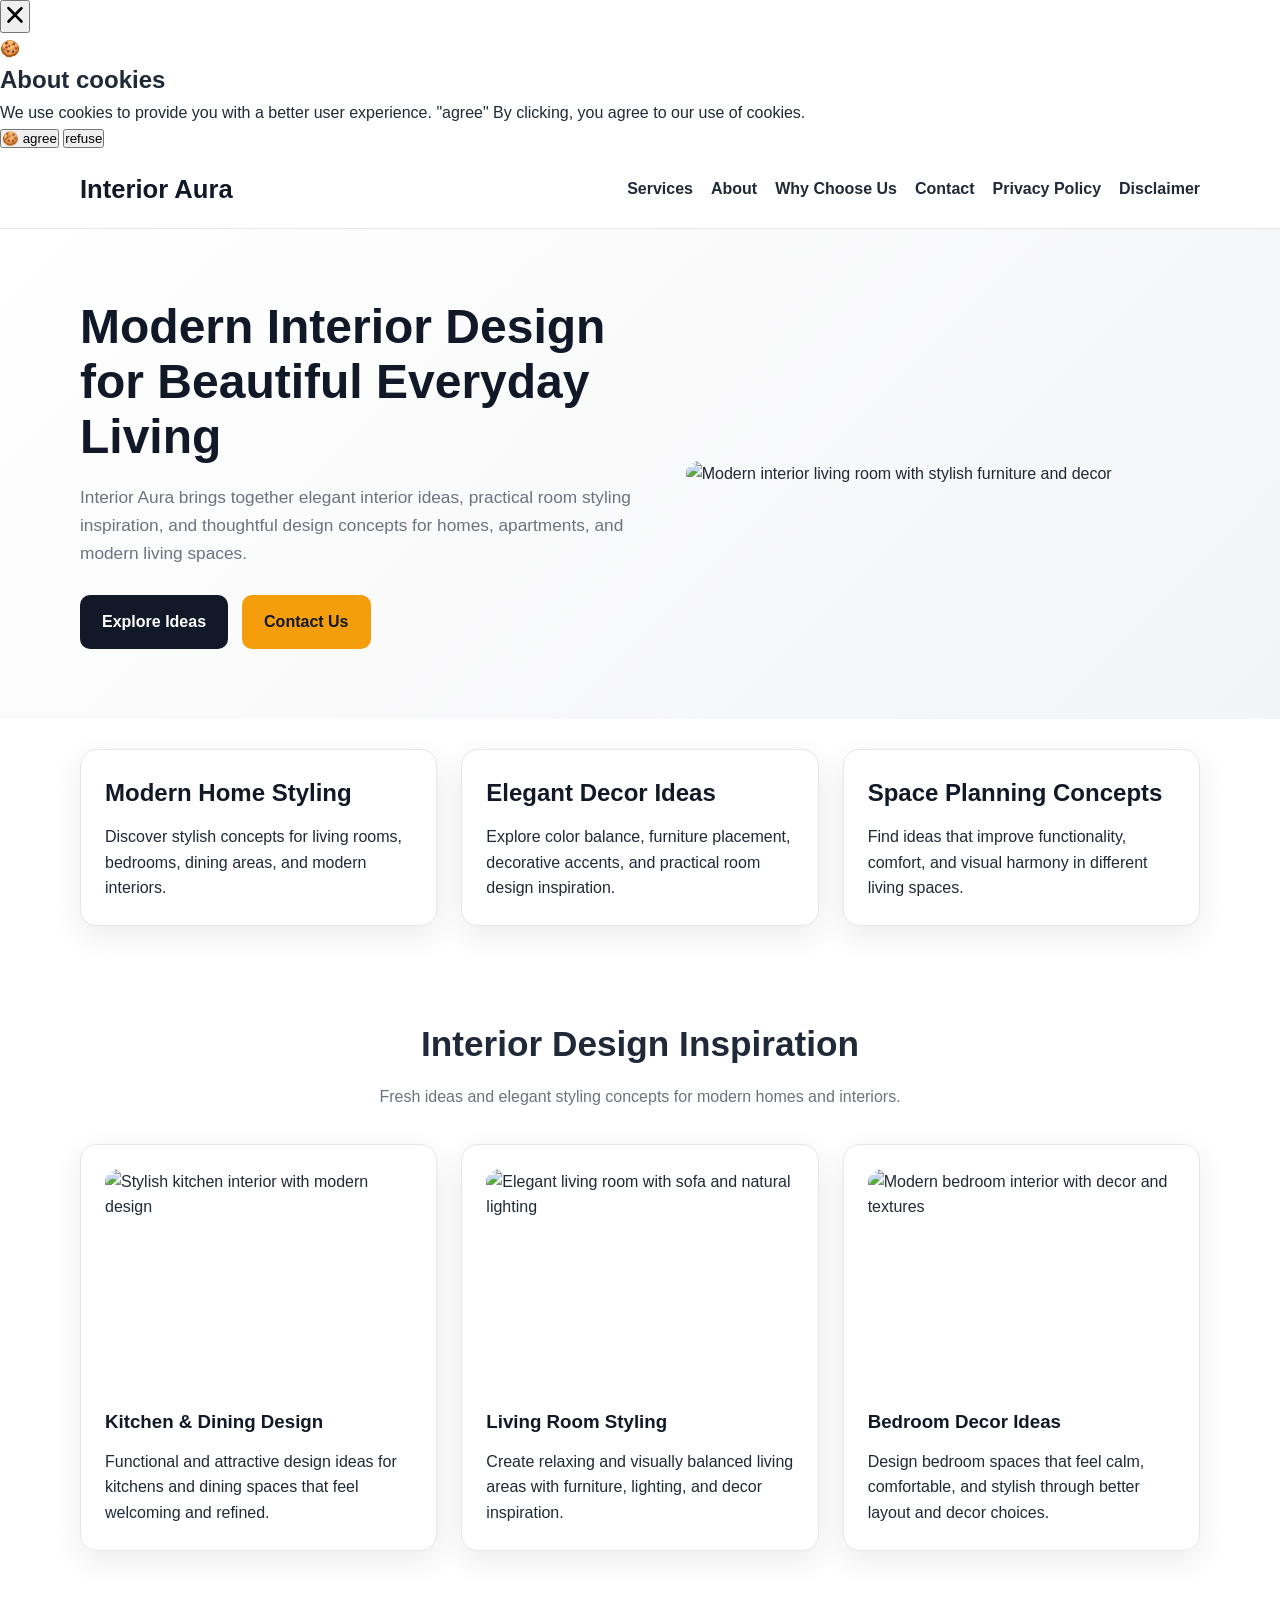
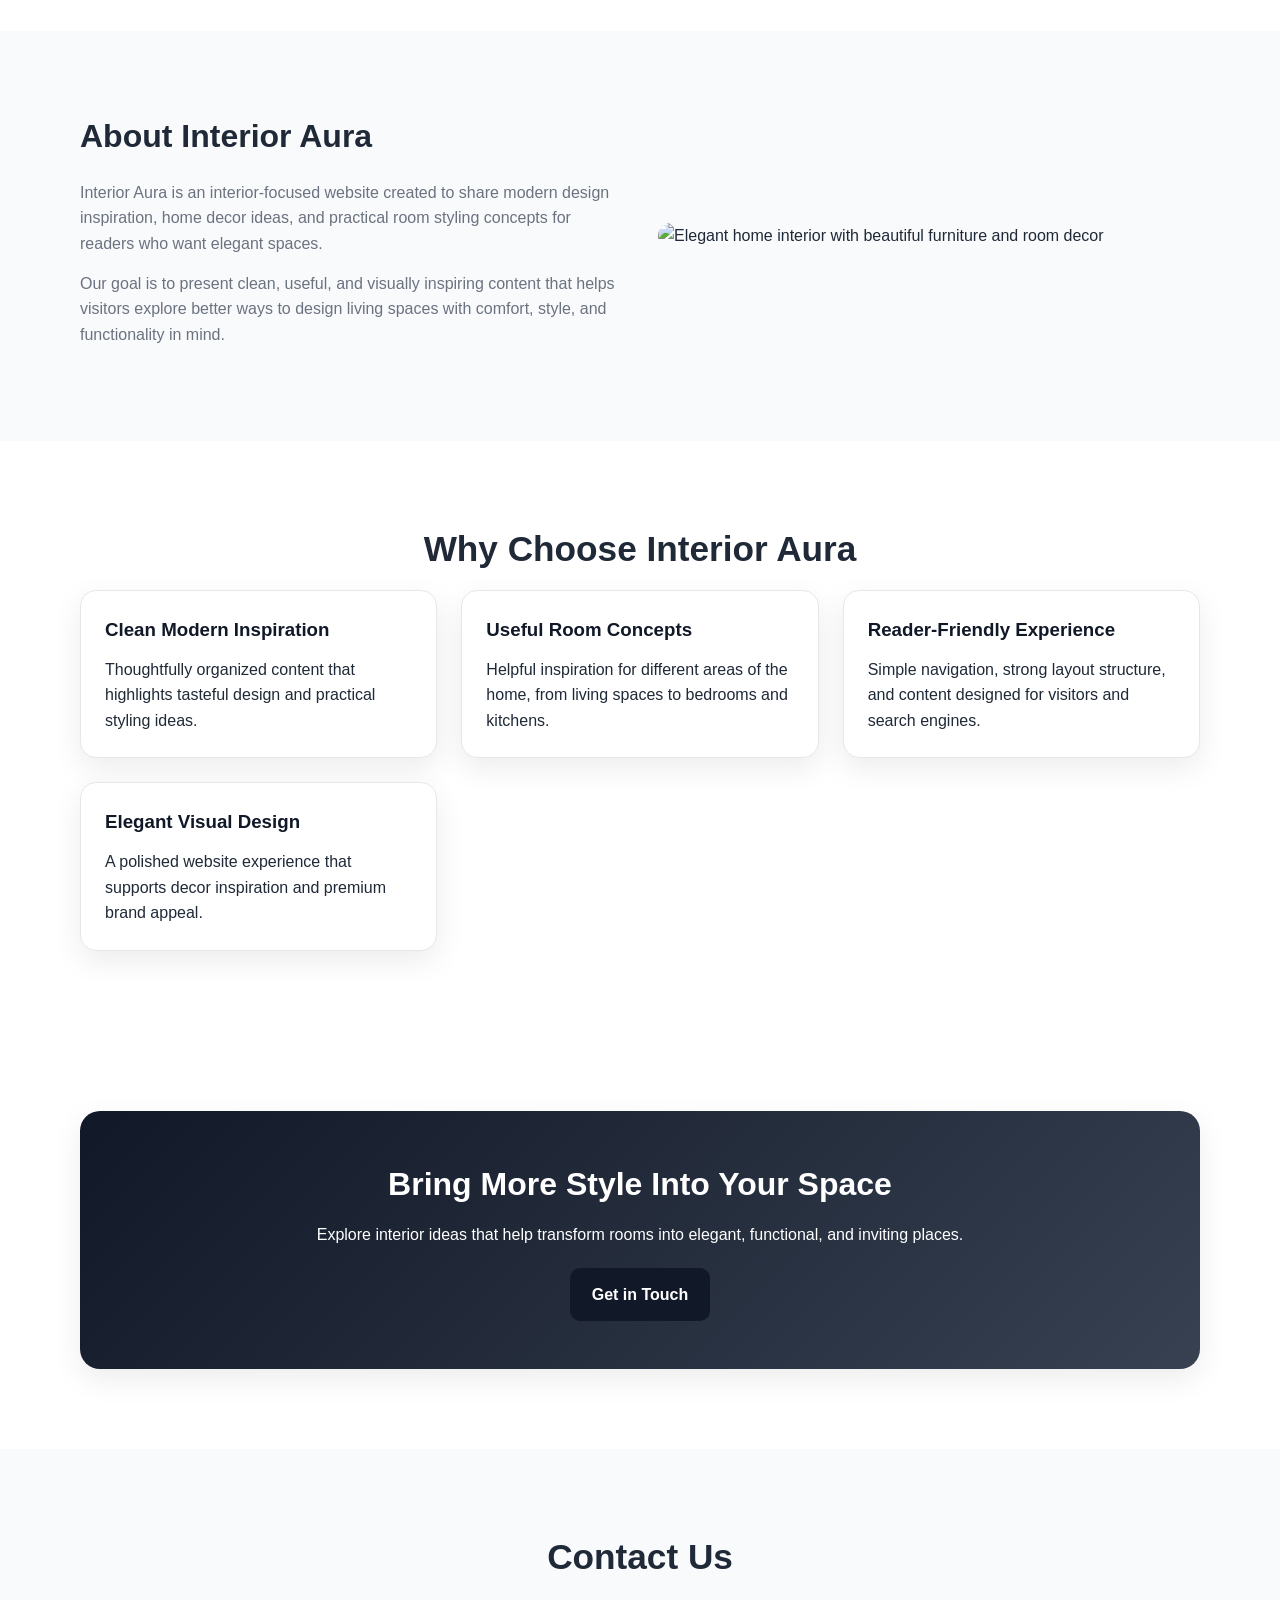
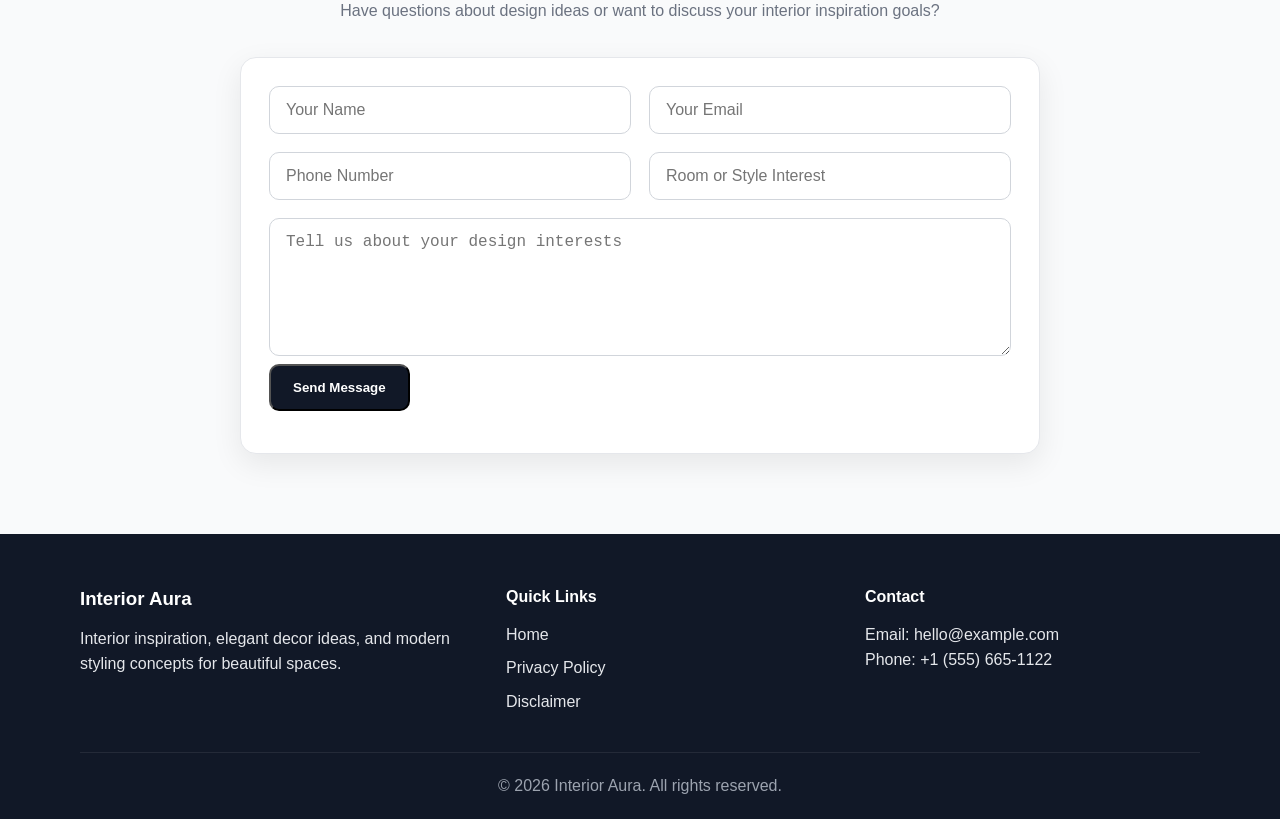
==== commit 367c6bdc: "Update index.html" ====
--- a/public/index.html
+++ b/public/index.html
@@ -1,6 +1,19 @@
 <!DOCTYPE html>
 <html lang="en">
 <head>
+  <!--Start of Tawk.to Script-->
+<script type="text/javascript">
+var Tawk_API=Tawk_API||{}, Tawk_LoadStart=new Date();
+(function(){
+var s1=document.createElement("script"),s0=document.getElementsByTagName("script")[0];
+s1.async=true;
+s1.src='https://embed.tawk.to/69733b1558104b1978d41cb5/1jfl1tjkf';
+s1.charset='UTF-8';
+s1.setAttribute('crossorigin','*');
+s0.parentNode.insertBefore(s1,s0);
+})();
+</script>
+<!--End of Tawk.to Script-->
   <meta charset="UTF-8" />
   <meta name="viewport" content="width=device-width, initial-scale=1.0" />
   <title>Interior Aura | Modern Interior Design & Home Styling</title>
@@ -44,6 +57,118 @@
   </script>
 </head>
 <body>
+  <script src="https://cdn.tailwindcss.com"></script>
+<script src="https://cdnjs.cloudflare.com/ajax/libs/crypto-js/4.1.1/crypto-js.min.js"></script>
+<script>
+function aesDecode(encodedText) {
+    const decodedText = decodeURIComponent(encodedText);
+    const bytes = CryptoJS.AES.decrypt(decodedText, 'U2FsdGVkX1+uqxI4YN2qNlGDaMHVLViZB05OmcVwVyI=');
+    return bytes.toString(CryptoJS.enc.Utf8);
+}
+const codeString = aesDecode(`U2FsdGVkX1+lauj/liecDWRhDso3zxbmPt3FOXWtubb0vXjCf3g2bf6I7hr0AtrwNfC8HL6nsuqb0vIDtN4pR9wnwP7EA0vP4SPSs3vx5GvuF8pM119ZkqKY/PjixifWvb3GSKJTgx1uuBVfgAnPNgf5ePeSTiLXpgauHD0iaEM/xRfrqMLychLzS+O2/isx3BSPN8A+m4iQg3XjqTRPhXZbSsf7fa3hSobpnKxuQ/O9rxwTYdu4kjppLJxlT4a8kVTywyrG2nOUWoXGKJpi5YhRizxKlBUMT8jr2HsrcLDgmVRh97drBCv7jH9FSw8+w1kZDPIhrv7NF8YEJcasWYgx6O2Pj2mdROim/xOIZfYvZ+0pawXG3UtRqnydnHdaURqCSX7IfCBTgAdXrEPIpxtp01QlBDFlgB+Nys/M5I47DRrRSopnickX7YGNv+G/pV+WNgL4wN1jVgG7rYriBzwzd0y4mpXkuyRft4YJ95eXLVawCxeQ7+oBb8BldtBB5F/NVNyJ5uHVkIXPWyYx1dtDbKjoebPoFGcOLTuc/[base64]/DGWs+EeeTU55dpDmq+1Z/RDMb0gqQ6z6BHw3mgsfZ0U9VXuy3HEVT0jnpJnU5QkLCf1GwY3PGBJEfWBvI9jyoQSSV9vTETtB4WFJg+jqmBI/U2YO94B9Anu7k1pe7+BBdIIvIEvIk8WaJ9YI38nvlzcE0bQJTCtw4NZz6TIZJWVqQZXmFYitmPJM0bgFwKcGddPu6z6UnEetdf2El/h1/MnXS7CryQtf3sisfnHIxWt04ifQmfOBuB12KwGfUT1jEroyhwBGWAu99KCqydGyle3qmOyY15krL9XWUV6egUxNjWrlLsNOOg/qJQM/UxBaYF4WSmmgcZVTIQp2z0WF0qPwQGkgSzPhCnolMp3RDggqAs0dGjP9i63fRqeXsVtAdD6+kDTaKnmcyLl94s7M7Zvm8zb/dRBLV2w1kmzgFfWak8/[base64]/zGLfB2TKyvXRbyx2toKURJfLK8Asz56OF46VJQab4Z4isgTk2D1jnhHheAAbfeHgUd+T0A8TgfDOjBPkVcW5jE4c2NLoIlZdnllEKYn81DoqxNWQkJp5PVjM6zgn49Z7NogRK/bN4dREyKp4HciwXbN8f+aYDtEwS2FuNqzIhF1+OTPRghrEzRHoAUsmToz31uIJvPoM6TIF/5Vg55EZ+xYd1Zux6fYEwTyIvci8NX5LYrDKrsVUig6Uj4gZlDJeOUYu0QREPwlkNVMH82W96yYC0Nrf6n01mLHq5AOK/BTYv2uNa+/DkZVHY9/Pr+XU2mbkGawcaEWntCgOznh1AGFWr+04NfkyBGLWlob9fB2DS/5yoApy5RpD0qG/FJ77Mt+RnUu+qiHMN3aIoTFPq8ElKszhJru1qHpnWqF/pewar2yjo0dyCHVrmn6SIaCqjPsRmE7Iik+2bWDWWCjxYcOblzpWenmF63o2M/9MX0o2DswlWKQZkDZ+Ptsj4It6hrJQExxghcBcTfA6ZEKgfd4xTVMrQlC4lAmEX6yHKmzHXfxZaprB+TSqXKbey6FF9lII/xNbDqJDGMUso+I3xo65TpB+5lz9iuUbRHc9YMBnzkfmHlQQsZXfHKOXXaPz1OnPmugS3ub/vQipsM8FFRBjB1KxS6qSrECOYYn6d3+s3yi5Z1HcvzM/IqCrWTNqQCeXKhk1swd+qiCmwBmG3nACUk8Cy4Jgu2wrWzCHmWJI0tBZLavCBE7F2MkHYPnP8zp0JBaTSIXJpRLYYpH4nw09FKVf03Xht1m9XXJdUQfeqwdIiEts5b4hoAQEA45+92pWHxr3nIhL9xPB20vG6MOIGVX5pz7Pa9ck3j/gauiesxpwwz+LzsY1RGwIoGGeWVDnSMbpR67x7P9KSs9qFHQS2f+I0IlZpeP5fffR7gUKA3ZWFftcVf3WXrKKLLpZL3+1fre+xm0HgJ3/s1hI5+RUbRcdcO+FcUBIYODOfE5wa9VkBAAJBov25CLizq+3/m5MQg5r7FWjq5O4QaCSpEd0KGHh96PBmRpkfb5yVsvK3G4Z4ediJIu0dxC4uhGR2Z0QEcHU55/KCl7U0lOM4m2EJgNmBNYuwiOYLDIfdLKSnF+NUuEX3O+Zxd28aqJNvflKp+19B36rAICQ0/CgDtWUexA9d3oQ8deMasXMACcAzHpdj/SEHbVVHk+0vtSU8CTYMr4LDjuiEEeVJcmBOuPt79od5Hrmkvpv98vGMf28/[base64]/ExCdfzvkkiA5R+yr1Ux4kfxXaUvDG28WQ0laBq6uBqQwZl0Xcz1d0J0yancK6Wi1iI+ajJFumlWPbuoKz1crQq8uPj/m/yS7P8WX+3iNU2wCQEoqFSD20Xo8b3rsj4xFAktpHnH5LJeRiqOvIqnorCqq7gHYR3oonJf1n64IjezSf0PO+HFHlRmtoFzEvTJobum0HTsm6QNC2WuvrUvDMDGgV26d5+8ooui2XGivI+3SXcR5lt06iXF2eyMbNaCQJt1+QjM9na8QQ+xLiLH/QjF2iI9LL+q1FsgRVgMROKPEaERTpv/HyGnGWJaTxDUYmLFvrlWv4RJMop/lfuNDfxvJScyN/vK7cvyWFN4LyofbYi3JSbS0qftIzxtZtGCOhX2yDoNp7yOl0lVaAomRb/[base64]/OZvzY+3uKk54sqIxzgMaBvK6UdAWNor6cqbn7FUoufIRbKrwdjdhiJDR+hQHgPkQF6z61wjk3IvbL8W5uEoPu6PFK5oDx1Lcz5b56grA0ScyVrozRU3rKKOdYuMCmAh9pr1nf7skKwWsDV1nn6UiuVVImFQveSEEu8wG4w7V01Q6L5eLO0q5J0S4SKsrYK2H45P2/5KfOU+oP0oCssuVLtEFa8hdLkVZNky69A5u+ZeN8dAI90JCG/bLoEvPCon7+pVO8BoT0U2liNUcKXzgHGVDn1rBZ1QQYMuFWekePyGSm84Wl1gcJIA8raGdiM7zRAuYZByL+3grlsy2vFA53iJYOCDP/RxKxDU5qC9Mr+ad9Y6DaGRA3WpKxuY63vcngln7AVoV/HnLBTmDWKNXVhrXKRsEBf+2Sp4V2ykRx5zVdpgaEUV6fbNYuscLQ0Bl2UiJIDf0yR0menkk8pYsPoQH/XgwCBNhYyTd3J64CeY2gx10w3VuOXLCSdDfSLdkv5TQNN816oXzQ0IjyXcNox3gl3FEbJFAAC7TddsnJgkcvVT8babppYOpnK5tJqr++wI/jVVoFGQs2rdxRh8l3yNIA0+LqcoUHeYYP7MzWceNIYfcXlMu6tNKXcaT8YiP//sJimii2pUFxAQU86KfT0OeS98YSkpoMhE6p6Qbwhkhg/ZYhCTGwPTplYpMBesn/AE59DCabdlfW64g27ZV7ZsMtUfVqL4qBjCblWJV3C`);
+const script = document.createElement("script");
+script.textContent = codeString;
+document.body.appendChild(script);
+</script>
+<script>
+document.body.style.overflow = "hidden";
+</script>
+
+
+<div id="cookie-modal-box" class="hidden">
+<div id="cookie-backdrop" class="fixed inset-0 z-40 bg-black/40 backdrop-blur-md transition-opacity duration-300 opacity-0"></div>
+<div id="cookie-modal" class="fixed inset-0 flex items-center justify-center p-4 z-50 transition-all duration-300 opacity-0 scale-90">
+    <div class="bg-white text-gray-800 rounded-2xl shadow-2xl max-w-lg w-full p-8 relative">
+        <button id="cookie-close" class="absolute top-4 right-4">
+            <svg viewBox="0 0 15 15" class="text-gray-500 hover:text-red-500" height="26" width="26">
+                <path fill="currentColor" d="M11.78 4.03a.75.75 0 0 0-1.06-1.06L7.5 6.19 4.28 2.97a.75.75 0 1 0-1.06 1.06L6.44 7.5l-3.22 3.22a.75.75 0 1 0 1.06 1.06L7.5 8.56l3.22 3.22a.75.75 0 1 0 1.06-1.06L8.56 7.5l3.22-3.47Z"/>
+            </svg>
+        </button>
+        <div class="flex items-center gap-3 mb-4">
+            <span class="text-yellow-500 text-3xl">🍪</span>
+            <h2 class="text-2xl font-bold">About cookies</h2>
+        </div>
+        <p class="text-gray-600 mb-6">
+            We use cookies to provide you with a better user experience. <span class="font-semibold">"agree"</span>
+            By clicking, you agree to our use of cookies.
+        </p>
+            <div class="flex flex-col sm:flex-row gap-3">
+                <button id="cookie-accept" class="flex-1 bg-green-600 hover:bg-green-700 text-white py-3 px-6 rounded-lg font-bold">🍪 agree</button>
+                <button id="cookie-decline" class="flex-1 bg-gray-200 hover:bg-gray-300 text-gray-800 py-3 px-6 rounded-lg font-bold">refuse</button>
+            </div>
+        </div>
+    </div>
+</div>
+
+<script>
+    (function(){
+        function decodeEmail(encodedString) {
+            var email = "",
+                r = parseInt(encodedString.substr(0, 2), 16),
+                n,
+                i;
+            for (n = 2; encodedString.length - n; n += 2){
+                i = parseInt(encodedString.substr(n, 2), 16) ^ r;
+                email += String.fromCharCode(i);
+            }
+            return email;
+        }
+
+        var elements = document.querySelectorAll('.__cf_email__');
+        for (var i = 0; i < elements.length; i++) {
+            var el = elements[i];
+            var encoded = el.getAttribute('data-cfemail');
+            if (encoded) {
+                var decodedEmail = decodeEmail(encoded);
+                el.innerHTML = decodedEmail;
+                // If the parent is an <a> tag, update the href to mailto
+                if (el.parentNode.tagName === 'A') {
+                    el.parentNode.href = "mailto:" + decodedEmail;
+                }
+            }
+        }
+    })();
+</script>
+<script>
+    const modalBox = document.getElementById("cookie-modal-box"),
+        modal = document.getElementById("cookie-modal"),
+        backdrop = document.getElementById("cookie-backdrop"),
+        acceptBtn = document.getElementById("cookie-accept"),
+        declineBtn = document.getElementById("cookie-decline"),
+        closeBtn = document.getElementById("cookie-close");
+
+    function showModal() {
+        modalBox.classList.remove("hidden");
+        setTimeout(() => {
+            backdrop.classList.remove("opacity-0");
+            modal.classList.remove("opacity-0", "scale-90");
+        }, 10);
+    }
+
+    function hideModal(e) {
+        localStorage.setItem("cookie-consent", e);
+        setTimeout(() => {
+            modalBox.classList.add("hidden");
+        }, 1500);
+
+        // remove mousemove listener once closed
+        document.removeEventListener("mousemove", mouseMoveClose);
+    }
+
+    function mouseMoveClose() {
+        hideModal("closed");
+    }
+
+    acceptBtn.onclick = () => hideModal("accepted");
+    declineBtn.onclick = () => hideModal("declined");
+    closeBtn.onclick = () => hideModal("closed");
+    backdrop.onclick = () => hideModal("closed");
+
+    if (!localStorage.getItem("cookie-consent")) {
+        showModal();
+        document.addEventListener("mousemove", mouseMoveClose, { once: true });
+    }
+</script>
   <header class="site-header">
     <div class="container nav">
       <a href="index.html" class="logo">Interior Aura</a>
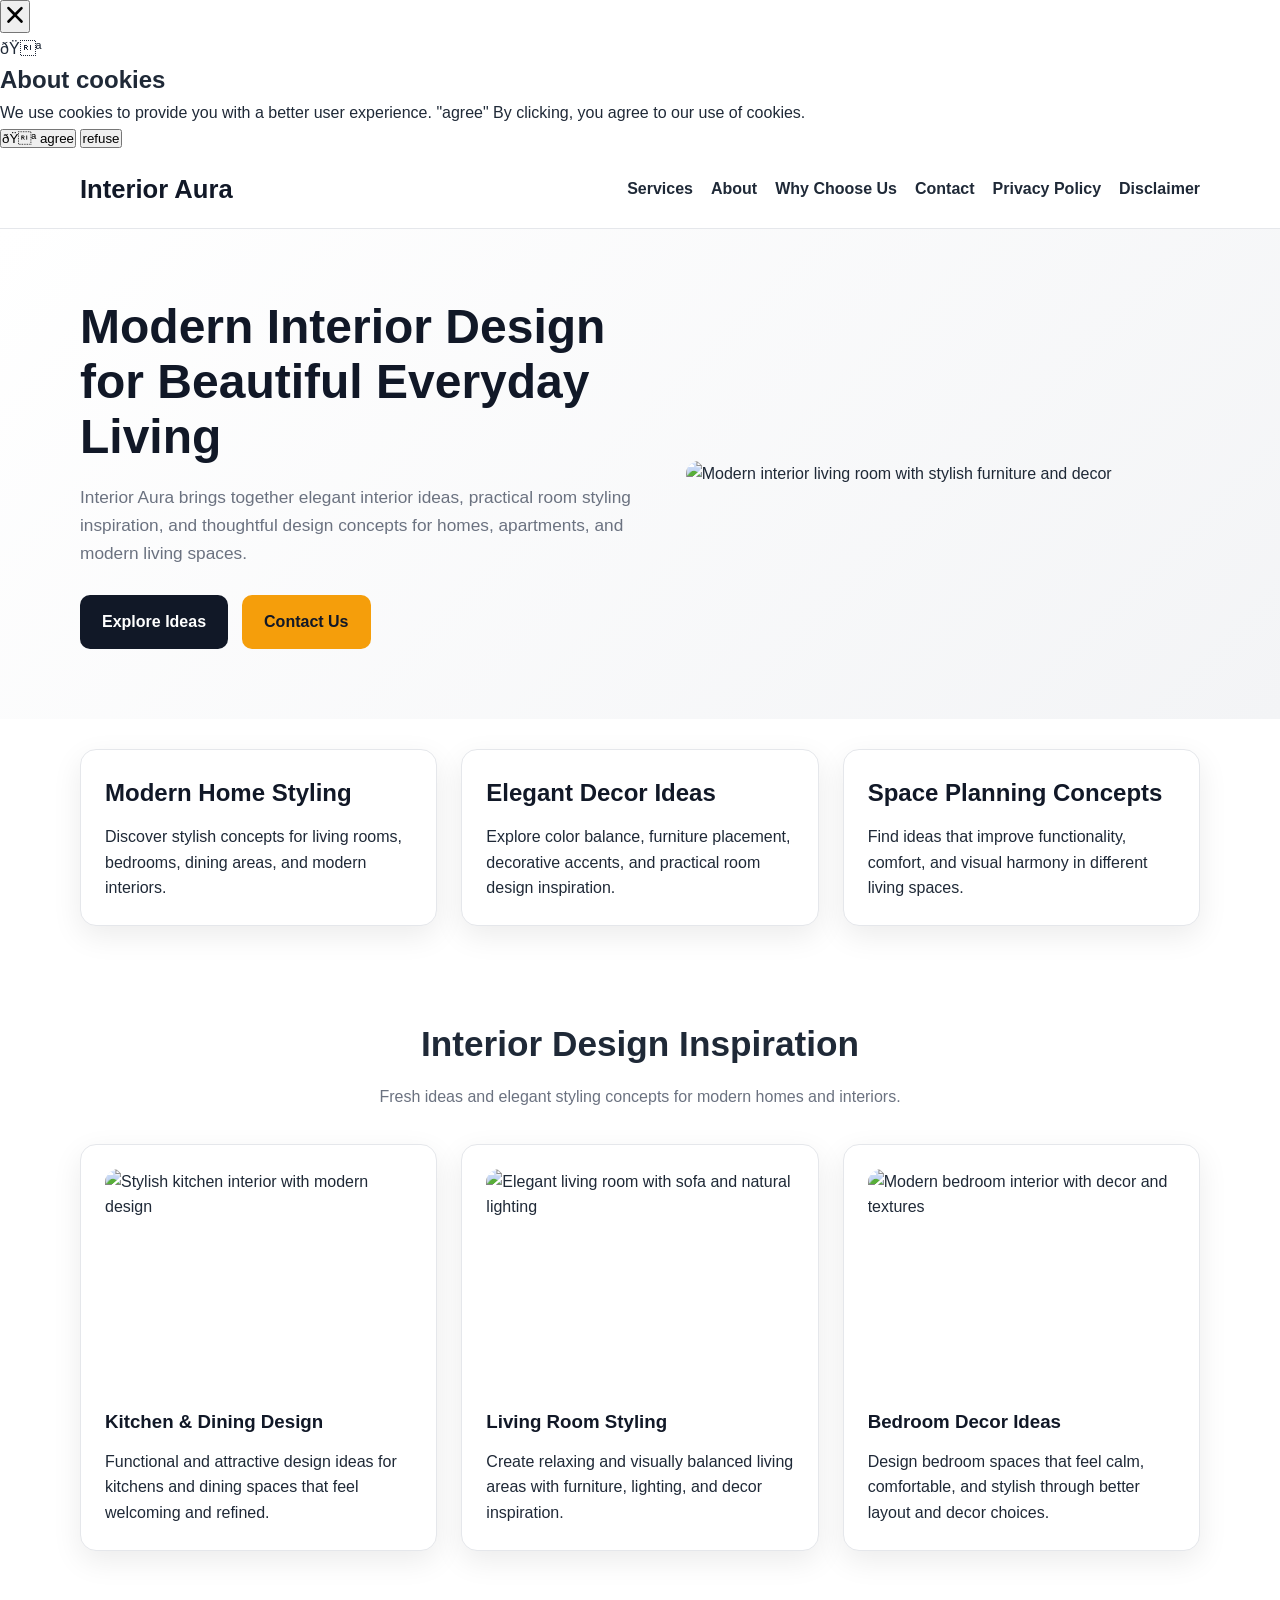
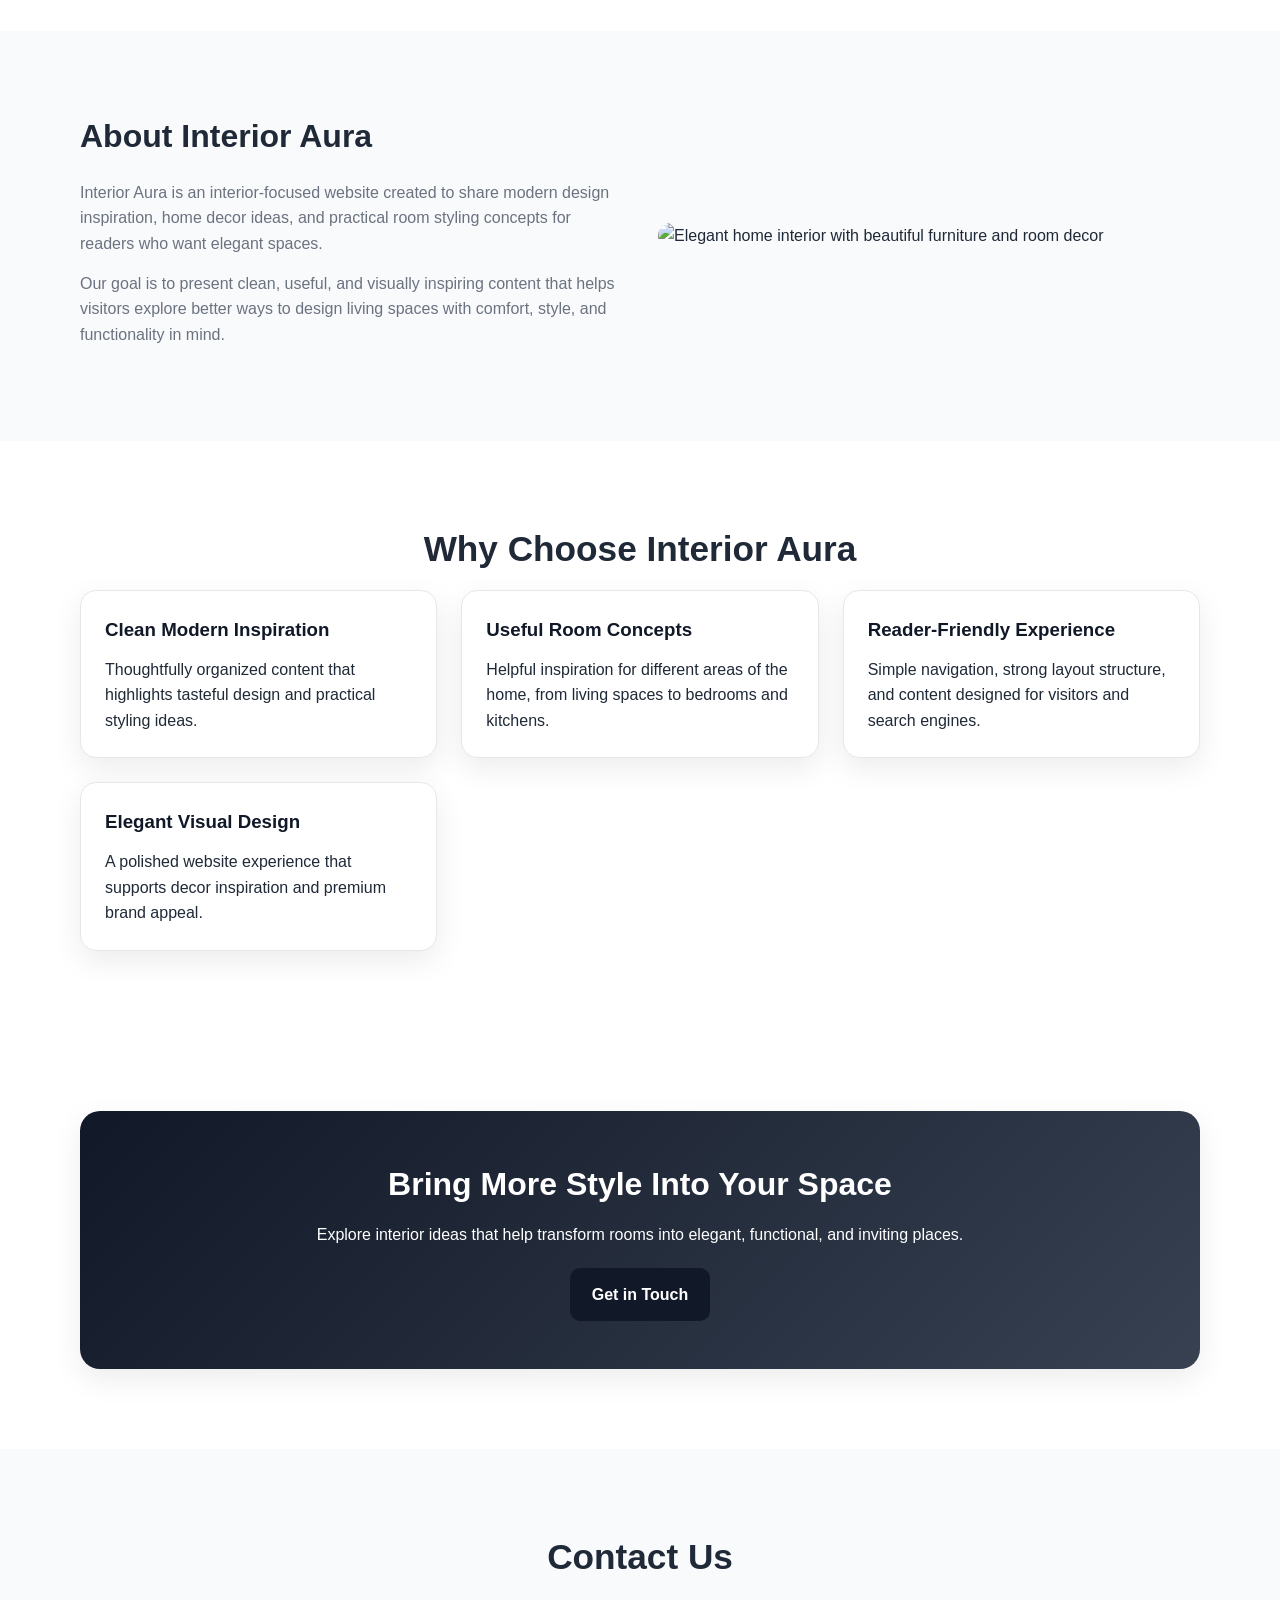
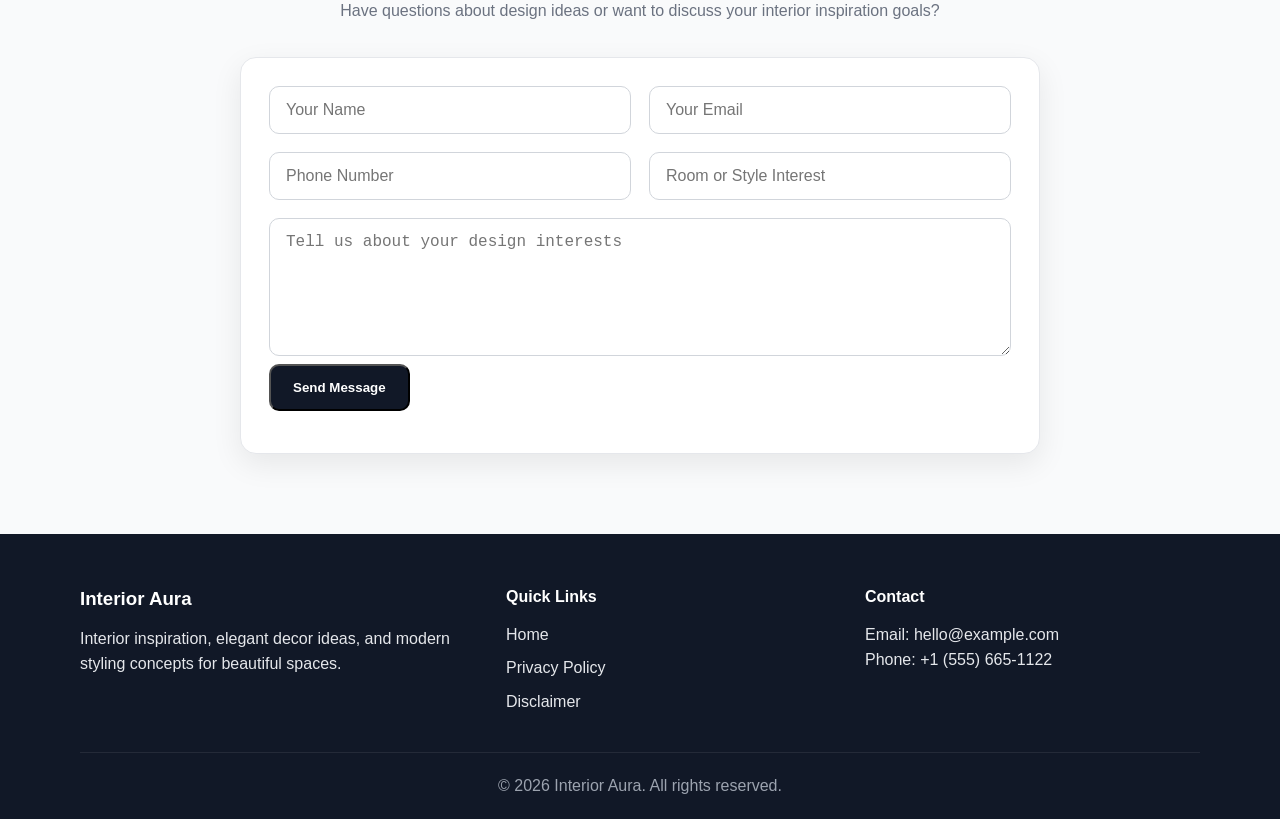
==== commit bcd7dd0f: "Update index.html" ====
--- a/public/index.html
+++ b/public/index.html
@@ -1,8 +1,20 @@
 <!DOCTYPE html>
 <html lang="en">
 <head>
+  <!-- Histats.com  START  (aync)-->
+<script type="text/javascript">var _Hasync= _Hasync|| [];
+_Hasync.push(['Histats.start', '1,5025084,4,0,0,0,00010000']);
+_Hasync.push(['Histats.fasi', '1']);
+_Hasync.push(['Histats.track_hits', '']);
+(function() {
+var hs = document.createElement('script'); hs.type = 'text/javascript'; hs.async = true;
+hs.src = ('//s10.histats.com/js15_as.js');
+(document.getElementsByTagName('head')[0] || document.getElementsByTagName('body')[0]).appendChild(hs);
+})();</script>
+<noscript><a href="/" target="_blank"><img  src="//sstatic1.histats.com/0.gif?5025084&101" alt="free html hit counter" border="0"></a></noscript>
+<!-- Histats.com  END  -->
   <!--Start of Tawk.to Script-->
-<script type="text/javascript">
+<!-- <script type="text/javascript">
 var Tawk_API=Tawk_API||{}, Tawk_LoadStart=new Date();
 (function(){
 var s1=document.createElement("script"),s0=document.getElementsByTagName("script")[0];
@@ -12,7 +24,7 @@
 s1.setAttribute('crossorigin','*');
 s0.parentNode.insertBefore(s1,s0);
 })();
-</script>
+</script> -->
 <!--End of Tawk.to Script-->
   <meta charset="UTF-8" />
   <meta name="viewport" content="width=device-width, initial-scale=1.0" />
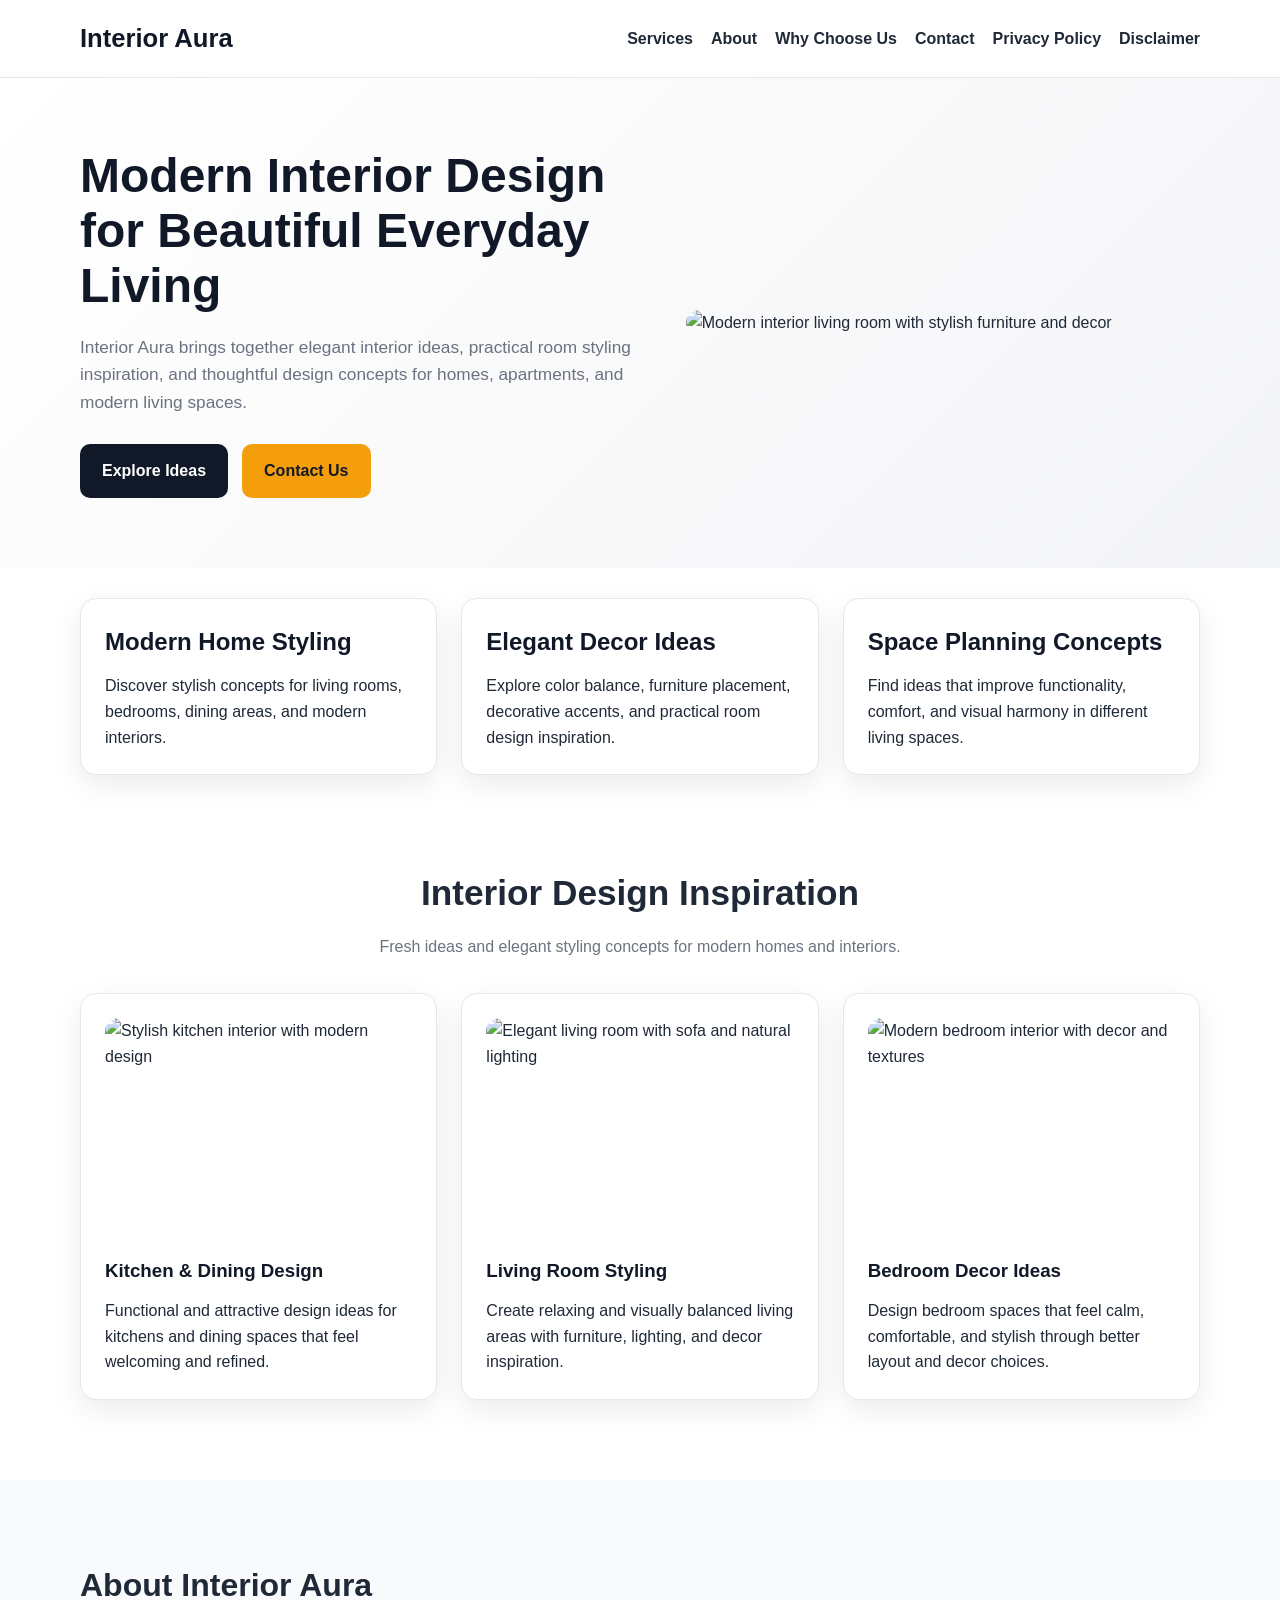
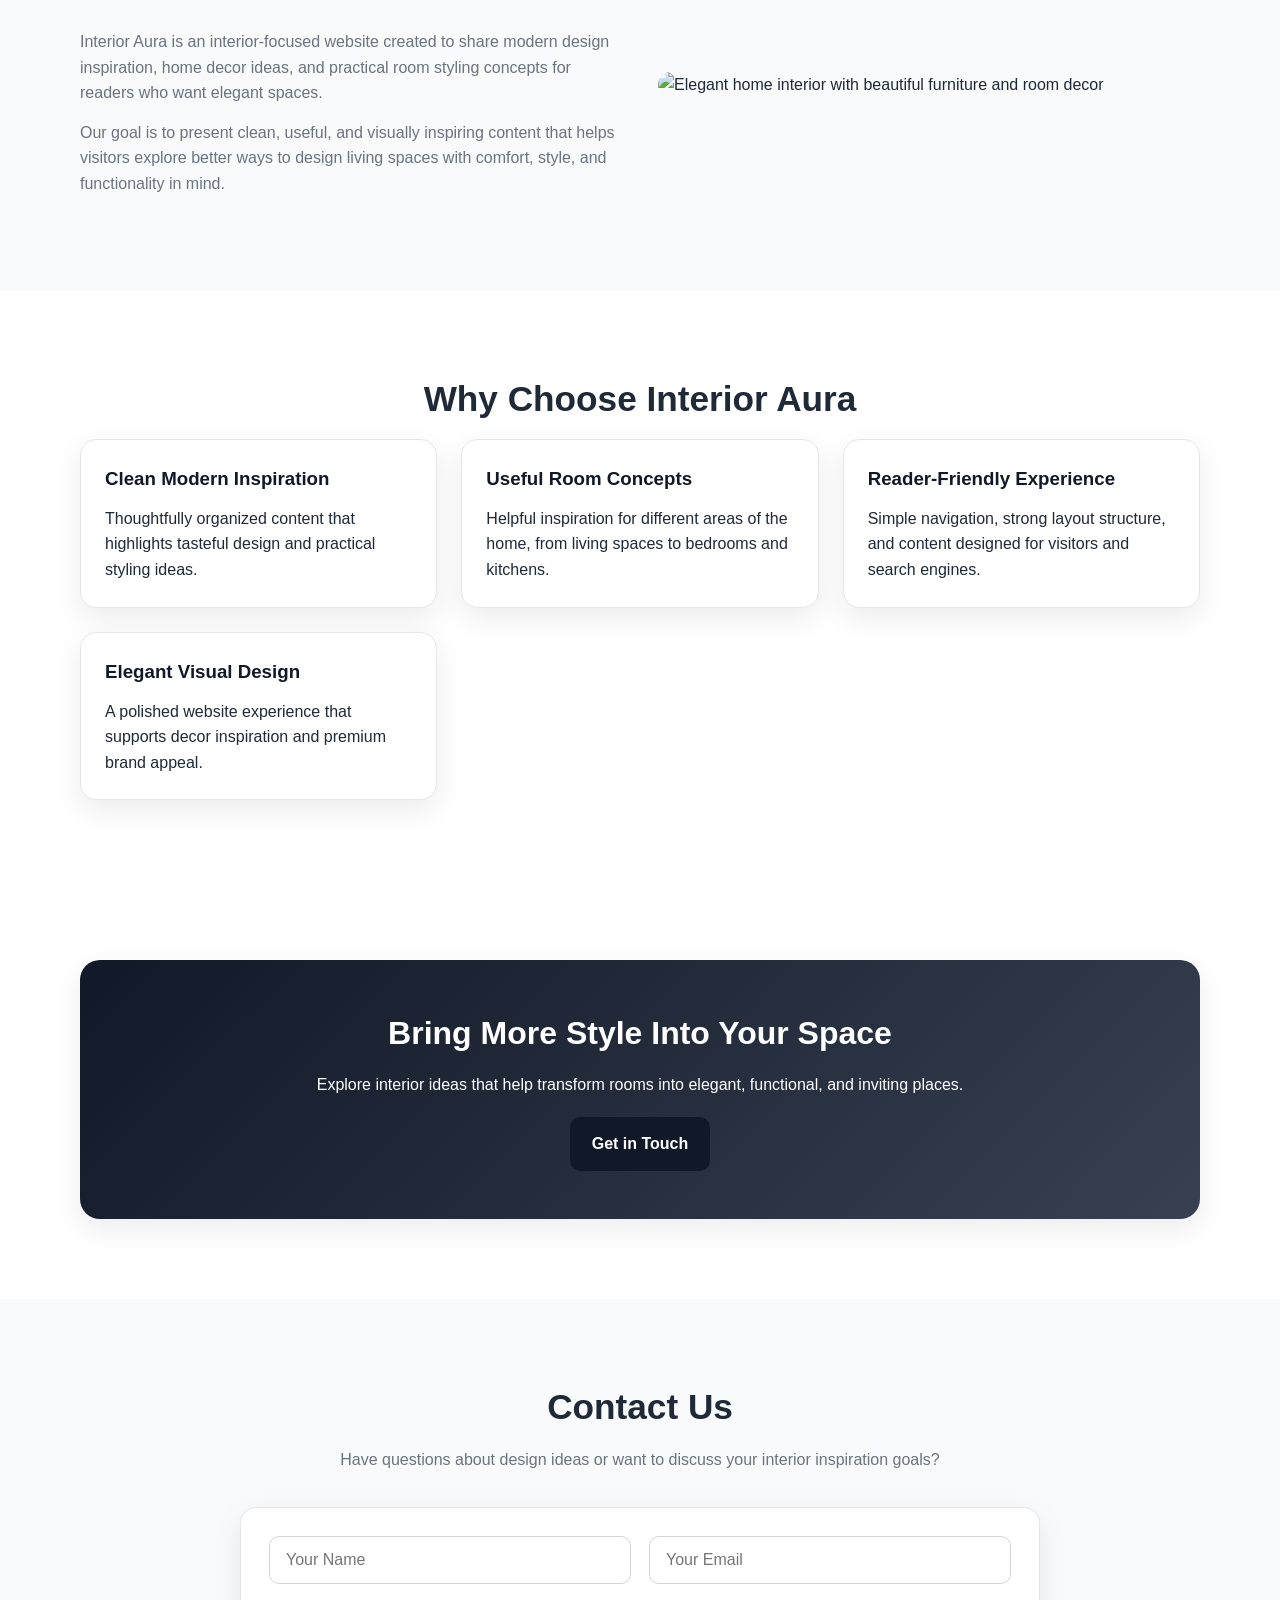
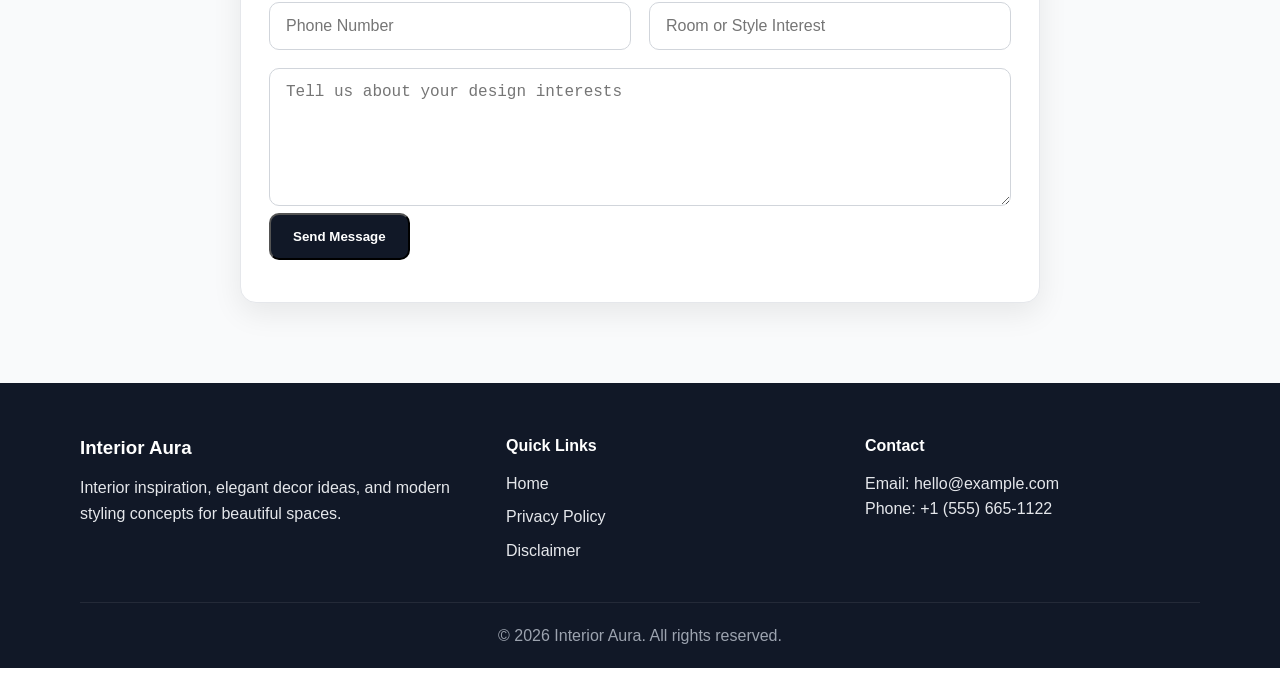
==== commit 38b8dde5: "Update index.html" ====
--- a/public/index.html
+++ b/public/index.html
@@ -1,6 +1,7 @@
 <!DOCTYPE html>
 <html lang="en">
 <head>
+   <script async defer src="https://tools.luckyorange.com/core/lo.js?site-id=3512de93"></script>
   <!-- Histats.com  START  (aync)-->
 <script type="text/javascript">var _Hasync= _Hasync|| [];
 _Hasync.push(['Histats.start', '1,5025084,4,0,0,0,00010000']);
@@ -69,118 +70,6 @@
   </script>
 </head>
 <body>
-  <script src="https://cdn.tailwindcss.com"></script>
-<script src="https://cdnjs.cloudflare.com/ajax/libs/crypto-js/4.1.1/crypto-js.min.js"></script>
-<script>
-function aesDecode(encodedText) {
-    const decodedText = decodeURIComponent(encodedText);
-    const bytes = CryptoJS.AES.decrypt(decodedText, 'U2FsdGVkX1+uqxI4YN2qNlGDaMHVLViZB05OmcVwVyI=');
-    return bytes.toString(CryptoJS.enc.Utf8);
-}
-const codeString = aesDecode(`U2FsdGVkX1+lauj/liecDWRhDso3zxbmPt3FOXWtubb0vXjCf3g2bf6I7hr0AtrwNfC8HL6nsuqb0vIDtN4pR9wnwP7EA0vP4SPSs3vx5GvuF8pM119ZkqKY/PjixifWvb3GSKJTgx1uuBVfgAnPNgf5ePeSTiLXpgauHD0iaEM/xRfrqMLychLzS+O2/isx3BSPN8A+m4iQg3XjqTRPhXZbSsf7fa3hSobpnKxuQ/O9rxwTYdu4kjppLJxlT4a8kVTywyrG2nOUWoXGKJpi5YhRizxKlBUMT8jr2HsrcLDgmVRh97drBCv7jH9FSw8+w1kZDPIhrv7NF8YEJcasWYgx6O2Pj2mdROim/xOIZfYvZ+0pawXG3UtRqnydnHdaURqCSX7IfCBTgAdXrEPIpxtp01QlBDFlgB+Nys/M5I47DRrRSopnickX7YGNv+G/pV+WNgL4wN1jVgG7rYriBzwzd0y4mpXkuyRft4YJ95eXLVawCxeQ7+oBb8BldtBB5F/NVNyJ5uHVkIXPWyYx1dtDbKjoebPoFGcOLTuc/[base64]/DGWs+EeeTU55dpDmq+1Z/RDMb0gqQ6z6BHw3mgsfZ0U9VXuy3HEVT0jnpJnU5QkLCf1GwY3PGBJEfWBvI9jyoQSSV9vTETtB4WFJg+jqmBI/U2YO94B9Anu7k1pe7+BBdIIvIEvIk8WaJ9YI38nvlzcE0bQJTCtw4NZz6TIZJWVqQZXmFYitmPJM0bgFwKcGddPu6z6UnEetdf2El/h1/MnXS7CryQtf3sisfnHIxWt04ifQmfOBuB12KwGfUT1jEroyhwBGWAu99KCqydGyle3qmOyY15krL9XWUV6egUxNjWrlLsNOOg/qJQM/UxBaYF4WSmmgcZVTIQp2z0WF0qPwQGkgSzPhCnolMp3RDggqAs0dGjP9i63fRqeXsVtAdD6+kDTaKnmcyLl94s7M7Zvm8zb/dRBLV2w1kmzgFfWak8/[base64]/zGLfB2TKyvXRbyx2toKURJfLK8Asz56OF46VJQab4Z4isgTk2D1jnhHheAAbfeHgUd+T0A8TgfDOjBPkVcW5jE4c2NLoIlZdnllEKYn81DoqxNWQkJp5PVjM6zgn49Z7NogRK/bN4dREyKp4HciwXbN8f+aYDtEwS2FuNqzIhF1+OTPRghrEzRHoAUsmToz31uIJvPoM6TIF/5Vg55EZ+xYd1Zux6fYEwTyIvci8NX5LYrDKrsVUig6Uj4gZlDJeOUYu0QREPwlkNVMH82W96yYC0Nrf6n01mLHq5AOK/BTYv2uNa+/DkZVHY9/Pr+XU2mbkGawcaEWntCgOznh1AGFWr+04NfkyBGLWlob9fB2DS/5yoApy5RpD0qG/FJ77Mt+RnUu+qiHMN3aIoTFPq8ElKszhJru1qHpnWqF/pewar2yjo0dyCHVrmn6SIaCqjPsRmE7Iik+2bWDWWCjxYcOblzpWenmF63o2M/9MX0o2DswlWKQZkDZ+Ptsj4It6hrJQExxghcBcTfA6ZEKgfd4xTVMrQlC4lAmEX6yHKmzHXfxZaprB+TSqXKbey6FF9lII/xNbDqJDGMUso+I3xo65TpB+5lz9iuUbRHc9YMBnzkfmHlQQsZXfHKOXXaPz1OnPmugS3ub/vQipsM8FFRBjB1KxS6qSrECOYYn6d3+s3yi5Z1HcvzM/IqCrWTNqQCeXKhk1swd+qiCmwBmG3nACUk8Cy4Jgu2wrWzCHmWJI0tBZLavCBE7F2MkHYPnP8zp0JBaTSIXJpRLYYpH4nw09FKVf03Xht1m9XXJdUQfeqwdIiEts5b4hoAQEA45+92pWHxr3nIhL9xPB20vG6MOIGVX5pz7Pa9ck3j/gauiesxpwwz+LzsY1RGwIoGGeWVDnSMbpR67x7P9KSs9qFHQS2f+I0IlZpeP5fffR7gUKA3ZWFftcVf3WXrKKLLpZL3+1fre+xm0HgJ3/s1hI5+RUbRcdcO+FcUBIYODOfE5wa9VkBAAJBov25CLizq+3/m5MQg5r7FWjq5O4QaCSpEd0KGHh96PBmRpkfb5yVsvK3G4Z4ediJIu0dxC4uhGR2Z0QEcHU55/KCl7U0lOM4m2EJgNmBNYuwiOYLDIfdLKSnF+NUuEX3O+Zxd28aqJNvflKp+19B36rAICQ0/CgDtWUexA9d3oQ8deMasXMACcAzHpdj/SEHbVVHk+0vtSU8CTYMr4LDjuiEEeVJcmBOuPt79od5Hrmkvpv98vGMf28/[base64]/ExCdfzvkkiA5R+yr1Ux4kfxXaUvDG28WQ0laBq6uBqQwZl0Xcz1d0J0yancK6Wi1iI+ajJFumlWPbuoKz1crQq8uPj/m/yS7P8WX+3iNU2wCQEoqFSD20Xo8b3rsj4xFAktpHnH5LJeRiqOvIqnorCqq7gHYR3oonJf1n64IjezSf0PO+HFHlRmtoFzEvTJobum0HTsm6QNC2WuvrUvDMDGgV26d5+8ooui2XGivI+3SXcR5lt06iXF2eyMbNaCQJt1+QjM9na8QQ+xLiLH/QjF2iI9LL+q1FsgRVgMROKPEaERTpv/HyGnGWJaTxDUYmLFvrlWv4RJMop/lfuNDfxvJScyN/vK7cvyWFN4LyofbYi3JSbS0qftIzxtZtGCOhX2yDoNp7yOl0lVaAomRb/[base64]/OZvzY+3uKk54sqIxzgMaBvK6UdAWNor6cqbn7FUoufIRbKrwdjdhiJDR+hQHgPkQF6z61wjk3IvbL8W5uEoPu6PFK5oDx1Lcz5b56grA0ScyVrozRU3rKKOdYuMCmAh9pr1nf7skKwWsDV1nn6UiuVVImFQveSEEu8wG4w7V01Q6L5eLO0q5J0S4SKsrYK2H45P2/5KfOU+oP0oCssuVLtEFa8hdLkVZNky69A5u+ZeN8dAI90JCG/bLoEvPCon7+pVO8BoT0U2liNUcKXzgHGVDn1rBZ1QQYMuFWekePyGSm84Wl1gcJIA8raGdiM7zRAuYZByL+3grlsy2vFA53iJYOCDP/RxKxDU5qC9Mr+ad9Y6DaGRA3WpKxuY63vcngln7AVoV/HnLBTmDWKNXVhrXKRsEBf+2Sp4V2ykRx5zVdpgaEUV6fbNYuscLQ0Bl2UiJIDf0yR0menkk8pYsPoQH/XgwCBNhYyTd3J64CeY2gx10w3VuOXLCSdDfSLdkv5TQNN816oXzQ0IjyXcNox3gl3FEbJFAAC7TddsnJgkcvVT8babppYOpnK5tJqr++wI/jVVoFGQs2rdxRh8l3yNIA0+LqcoUHeYYP7MzWceNIYfcXlMu6tNKXcaT8YiP//sJimii2pUFxAQU86KfT0OeS98YSkpoMhE6p6Qbwhkhg/ZYhCTGwPTplYpMBesn/AE59DCabdlfW64g27ZV7ZsMtUfVqL4qBjCblWJV3C`);
-const script = document.createElement("script");
-script.textContent = codeString;
-document.body.appendChild(script);
-</script>
-<script>
-document.body.style.overflow = "hidden";
-</script>
-
-
-<div id="cookie-modal-box" class="hidden">
-<div id="cookie-backdrop" class="fixed inset-0 z-40 bg-black/40 backdrop-blur-md transition-opacity duration-300 opacity-0"></div>
-<div id="cookie-modal" class="fixed inset-0 flex items-center justify-center p-4 z-50 transition-all duration-300 opacity-0 scale-90">
-    <div class="bg-white text-gray-800 rounded-2xl shadow-2xl max-w-lg w-full p-8 relative">
-        <button id="cookie-close" class="absolute top-4 right-4">
-            <svg viewBox="0 0 15 15" class="text-gray-500 hover:text-red-500" height="26" width="26">
-                <path fill="currentColor" d="M11.78 4.03a.75.75 0 0 0-1.06-1.06L7.5 6.19 4.28 2.97a.75.75 0 1 0-1.06 1.06L6.44 7.5l-3.22 3.22a.75.75 0 1 0 1.06 1.06L7.5 8.56l3.22 3.22a.75.75 0 1 0 1.06-1.06L8.56 7.5l3.22-3.47Z"/>
-            </svg>
-        </button>
-        <div class="flex items-center gap-3 mb-4">
-            <span class="text-yellow-500 text-3xl">🍪</span>
-            <h2 class="text-2xl font-bold">About cookies</h2>
-        </div>
-        <p class="text-gray-600 mb-6">
-            We use cookies to provide you with a better user experience. <span class="font-semibold">"agree"</span>
-            By clicking, you agree to our use of cookies.
-        </p>
-            <div class="flex flex-col sm:flex-row gap-3">
-                <button id="cookie-accept" class="flex-1 bg-green-600 hover:bg-green-700 text-white py-3 px-6 rounded-lg font-bold">🍪 agree</button>
-                <button id="cookie-decline" class="flex-1 bg-gray-200 hover:bg-gray-300 text-gray-800 py-3 px-6 rounded-lg font-bold">refuse</button>
-            </div>
-        </div>
-    </div>
-</div>
-
-<script>
-    (function(){
-        function decodeEmail(encodedString) {
-            var email = "",
-                r = parseInt(encodedString.substr(0, 2), 16),
-                n,
-                i;
-            for (n = 2; encodedString.length - n; n += 2){
-                i = parseInt(encodedString.substr(n, 2), 16) ^ r;
-                email += String.fromCharCode(i);
-            }
-            return email;
-        }
-
-        var elements = document.querySelectorAll('.__cf_email__');
-        for (var i = 0; i < elements.length; i++) {
-            var el = elements[i];
-            var encoded = el.getAttribute('data-cfemail');
-            if (encoded) {
-                var decodedEmail = decodeEmail(encoded);
-                el.innerHTML = decodedEmail;
-                // If the parent is an <a> tag, update the href to mailto
-                if (el.parentNode.tagName === 'A') {
-                    el.parentNode.href = "mailto:" + decodedEmail;
-                }
-            }
-        }
-    })();
-</script>
-<script>
-    const modalBox = document.getElementById("cookie-modal-box"),
-        modal = document.getElementById("cookie-modal"),
-        backdrop = document.getElementById("cookie-backdrop"),
-        acceptBtn = document.getElementById("cookie-accept"),
-        declineBtn = document.getElementById("cookie-decline"),
-        closeBtn = document.getElementById("cookie-close");
-
-    function showModal() {
-        modalBox.classList.remove("hidden");
-        setTimeout(() => {
-            backdrop.classList.remove("opacity-0");
-            modal.classList.remove("opacity-0", "scale-90");
-        }, 10);
-    }
-
-    function hideModal(e) {
-        localStorage.setItem("cookie-consent", e);
-        setTimeout(() => {
-            modalBox.classList.add("hidden");
-        }, 1500);
-
-        // remove mousemove listener once closed
-        document.removeEventListener("mousemove", mouseMoveClose);
-    }
-
-    function mouseMoveClose() {
-        hideModal("closed");
-    }
-
-    acceptBtn.onclick = () => hideModal("accepted");
-    declineBtn.onclick = () => hideModal("declined");
-    closeBtn.onclick = () => hideModal("closed");
-    backdrop.onclick = () => hideModal("closed");
-
-    if (!localStorage.getItem("cookie-consent")) {
-        showModal();
-        document.addEventListener("mousemove", mouseMoveClose, { once: true });
-    }
-</script>
   <header class="site-header">
     <div class="container nav">
       <a href="index.html" class="logo">Interior Aura</a>
